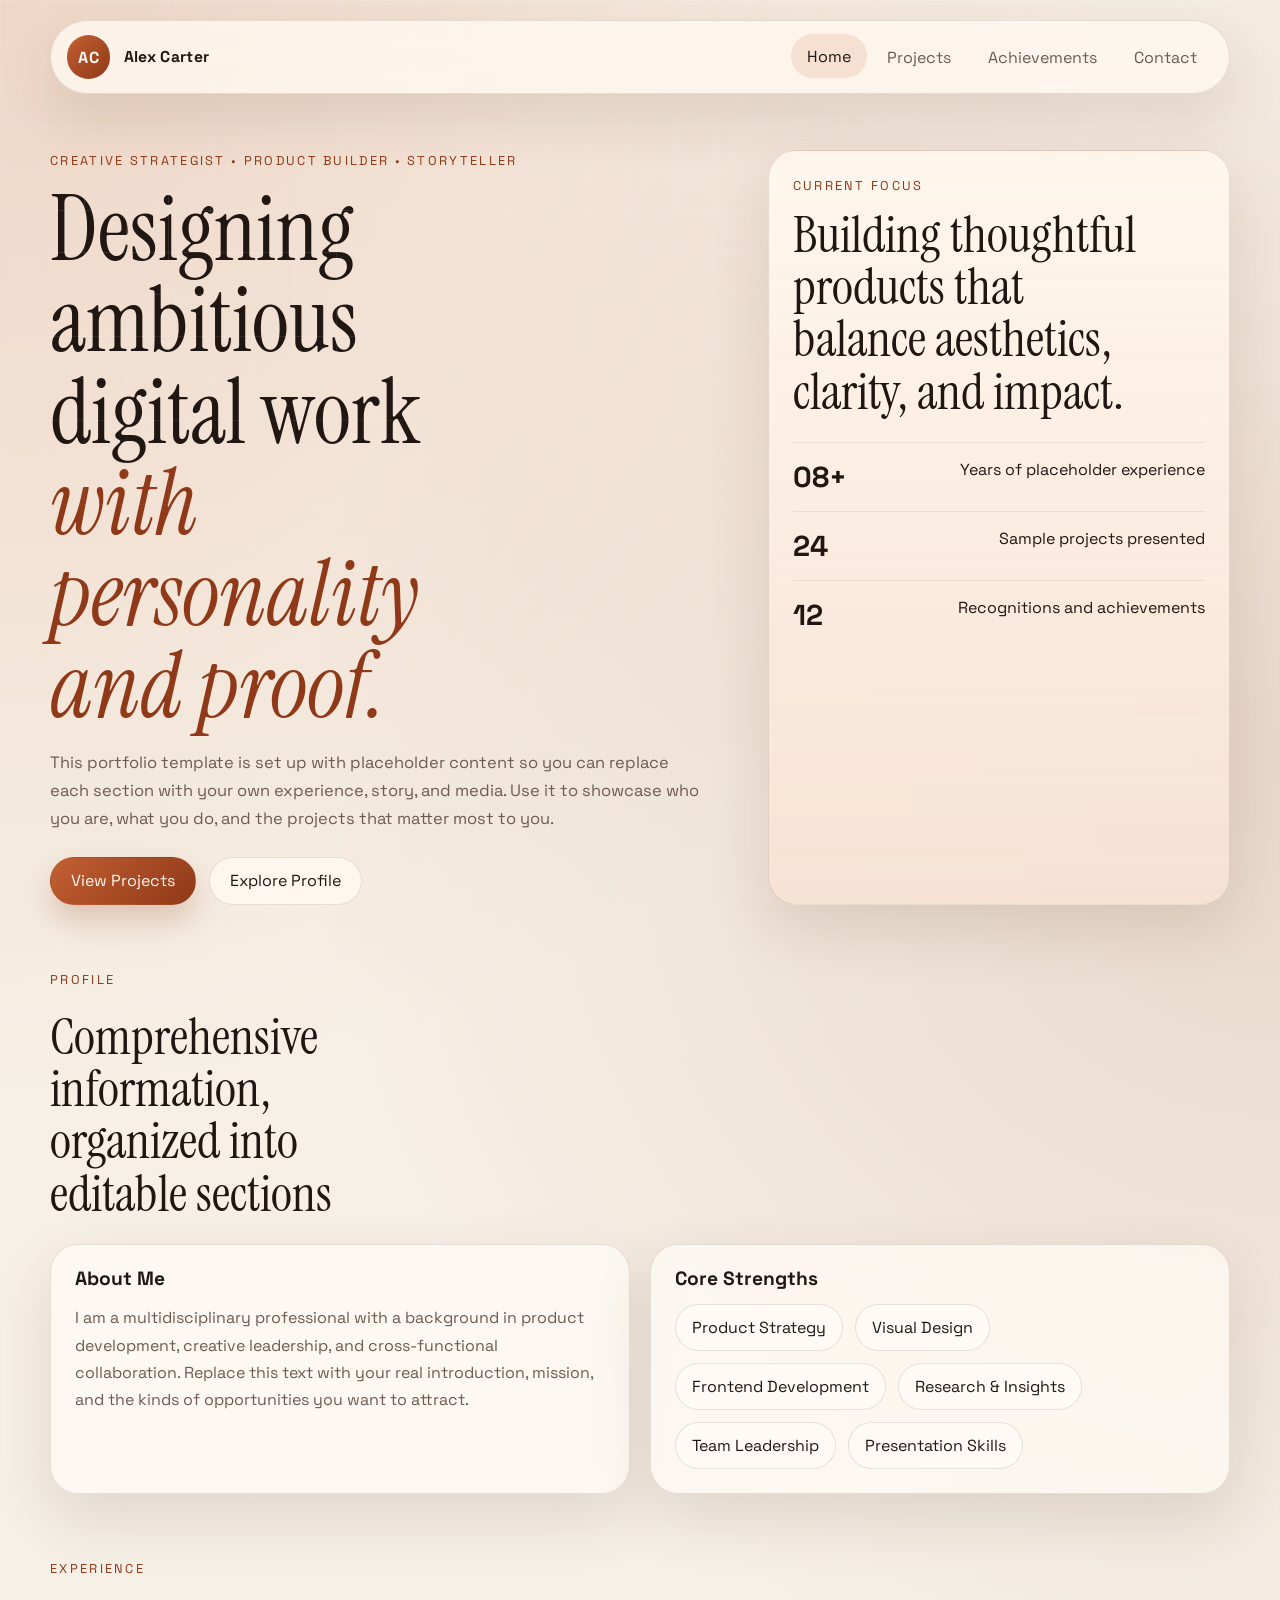
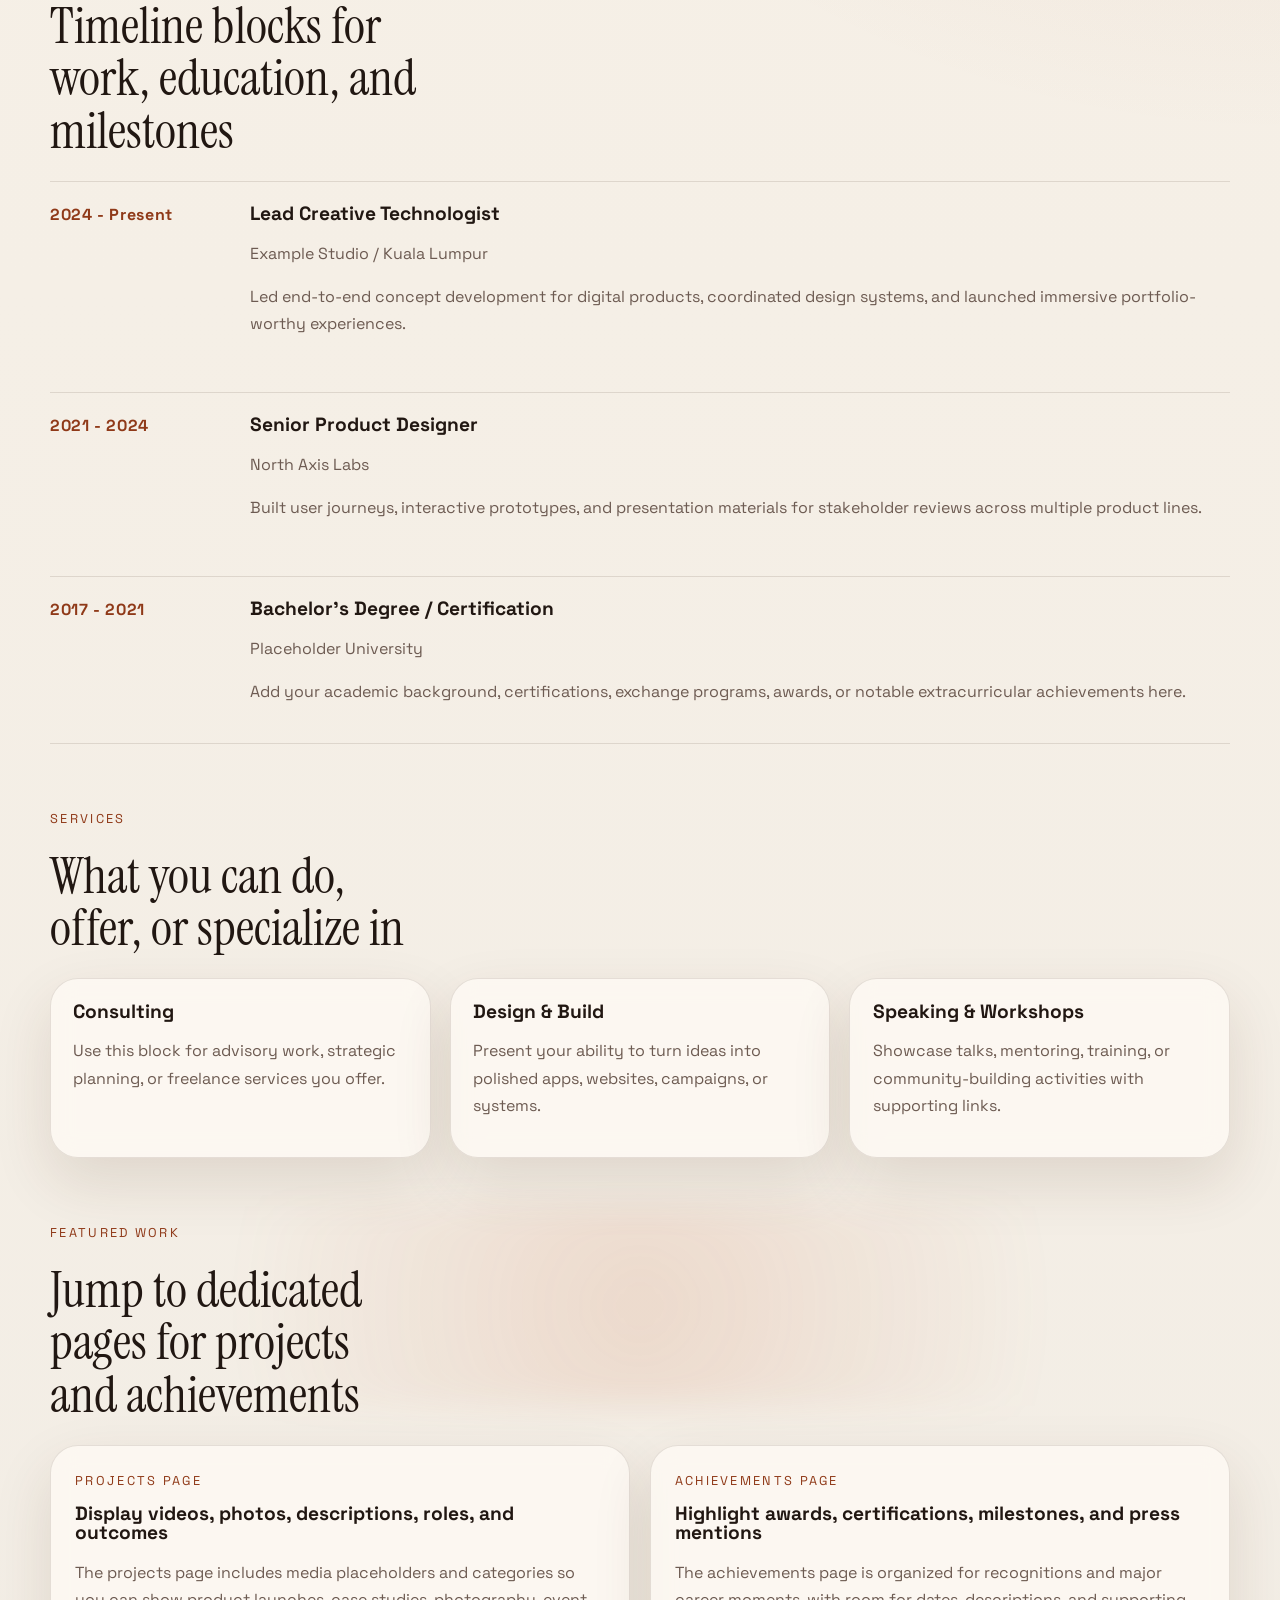
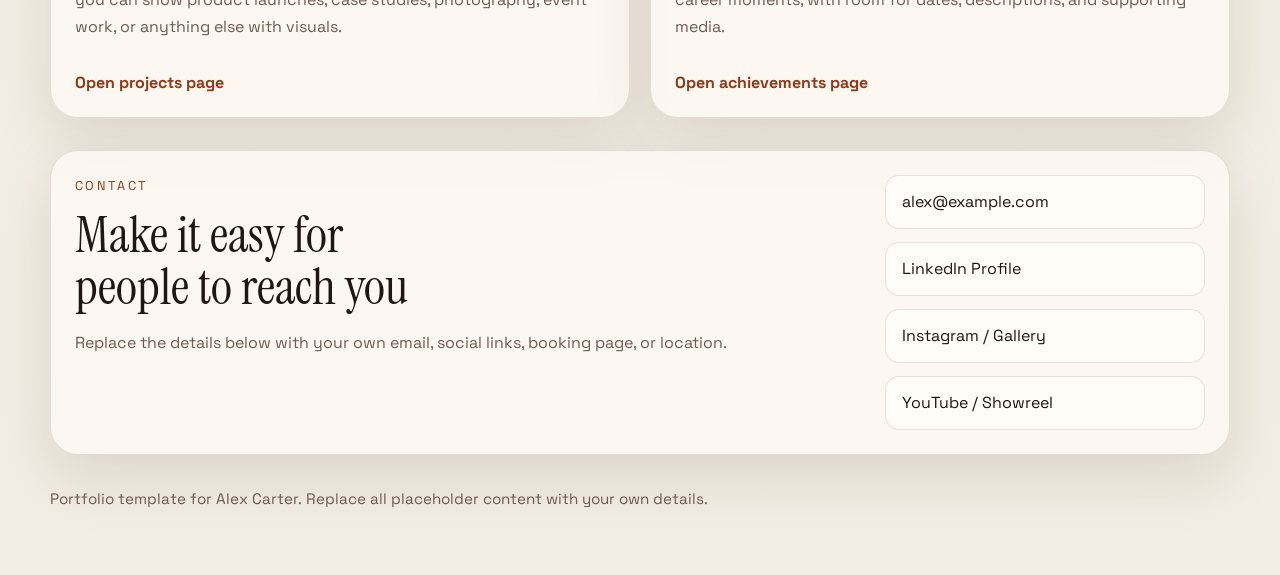
==== index.html @ 3e43f2ed "Initial portfolio site" ====
<!DOCTYPE html>
<html lang="en">
<head>
  <meta charset="UTF-8">
  <meta name="viewport" content="width=device-width, initial-scale=1.0">
  <title>Alex Carter | Portfolio</title>
  <meta
    name="description"
    content="A multi-page portfolio website template with sections for profile details, projects, media, and achievements."
  >
  <link rel="preconnect" href="https://fonts.googleapis.com">
  <link rel="preconnect" href="https://fonts.gstatic.com" crossorigin>
  <link
    href="https://fonts.googleapis.com/css2?family=Space+Grotesk:wght@400;500;700&family=Instrument+Serif:ital@0;1&display=swap"
    rel="stylesheet"
  >
  <link rel="stylesheet" href="styles.css">
</head>
<body data-page="home">
  <div class="site-shell">
    <header class="topbar">
      <a class="brand" href="index.html">
        <span class="brand-mark">AC</span>
        <span class="brand-text">Alex Carter</span>
      </a>
      <button class="nav-toggle" aria-expanded="false" aria-controls="site-nav">
        <span></span>
        <span></span>
      </button>
      <nav id="site-nav" class="site-nav" aria-label="Primary navigation">
        <a href="index.html">Home</a>
        <a href="projects.html">Projects</a>
        <a href="achievements.html">Achievements</a>
        <a href="#contact">Contact</a>
      </nav>
    </header>

    <main>
      <section class="hero section">
        <div class="hero-copy">
          <p class="eyebrow">Creative strategist • Product builder • Storyteller</p>
          <h1>
            Designing ambitious digital work
            <span>with personality and proof.</span>
          </h1>
          <p class="hero-text">
            This portfolio template is set up with placeholder content so you can replace each
            section with your own experience, story, and media. Use it to showcase who you are,
            what you do, and the projects that matter most to you.
          </p>
          <div class="hero-actions">
            <a class="button button-primary" href="projects.html">View Projects</a>
            <a class="button button-secondary" href="#about">Explore Profile</a>
          </div>
        </div>
        <aside class="hero-panel">
          <div class="profile-card">
            <p class="card-label">Current focus</p>
            <h2>Building thoughtful products that balance aesthetics, clarity, and impact.</h2>
            <ul class="stat-list">
              <li>
                <strong>08+</strong>
                <span>Years of placeholder experience</span>
              </li>
              <li>
                <strong>24</strong>
                <span>Sample projects presented</span>
              </li>
              <li>
                <strong>12</strong>
                <span>Recognitions and achievements</span>
              </li>
            </ul>
          </div>
        </aside>
      </section>

      <section id="about" class="section">
        <div class="section-heading">
          <p class="eyebrow">Profile</p>
          <h2>Comprehensive information, organized into editable sections</h2>
        </div>
        <div class="grid-two">
          <article class="panel">
            <h3>About Me</h3>
            <p>
              I am a multidisciplinary professional with a background in product development,
              creative leadership, and cross-functional collaboration. Replace this text with your
              real introduction, mission, and the kinds of opportunities you want to attract.
            </p>
          </article>
          <article class="panel">
            <h3>Core Strengths</h3>
            <ul class="tag-list">
              <li>Product Strategy</li>
              <li>Visual Design</li>
              <li>Frontend Development</li>
              <li>Research & Insights</li>
              <li>Team Leadership</li>
              <li>Presentation Skills</li>
            </ul>
          </article>
        </div>
      </section>

      <section class="section">
        <div class="section-heading">
          <p class="eyebrow">Experience</p>
          <h2>Timeline blocks for work, education, and milestones</h2>
        </div>
        <div class="timeline">
          <article class="timeline-item">
            <span class="timeline-year">2024 - Present</span>
            <div>
              <h3>Lead Creative Technologist</h3>
              <p>Example Studio / Kuala Lumpur</p>
              <p>
                Led end-to-end concept development for digital products, coordinated design systems,
                and launched immersive portfolio-worthy experiences.
              </p>
            </div>
          </article>
          <article class="timeline-item">
            <span class="timeline-year">2021 - 2024</span>
            <div>
              <h3>Senior Product Designer</h3>
              <p>North Axis Labs</p>
              <p>
                Built user journeys, interactive prototypes, and presentation materials for
                stakeholder reviews across multiple product lines.
              </p>
            </div>
          </article>
          <article class="timeline-item">
            <span class="timeline-year">2017 - 2021</span>
            <div>
              <h3>Bachelor's Degree / Certification</h3>
              <p>Placeholder University</p>
              <p>
                Add your academic background, certifications, exchange programs, awards, or
                notable extracurricular achievements here.
              </p>
            </div>
          </article>
        </div>
      </section>

      <section class="section">
        <div class="section-heading">
          <p class="eyebrow">Services</p>
          <h2>What you can do, offer, or specialize in</h2>
        </div>
        <div class="card-grid">
          <article class="feature-card">
            <h3>Consulting</h3>
            <p>
              Use this block for advisory work, strategic planning, or freelance services you offer.
            </p>
          </article>
          <article class="feature-card">
            <h3>Design & Build</h3>
            <p>
              Present your ability to turn ideas into polished apps, websites, campaigns, or systems.
            </p>
          </article>
          <article class="feature-card">
            <h3>Speaking & Workshops</h3>
            <p>
              Showcase talks, mentoring, training, or community-building activities with supporting links.
            </p>
          </article>
        </div>
      </section>

      <section class="section spotlight">
        <div class="section-heading">
          <p class="eyebrow">Featured work</p>
          <h2>Jump to dedicated pages for projects and achievements</h2>
        </div>
        <div class="grid-two">
          <article class="spotlight-card">
            <p class="card-label">Projects page</p>
            <h3>Display videos, photos, descriptions, roles, and outcomes</h3>
            <p>
              The projects page includes media placeholders and categories so you can show product
              launches, case studies, photography, event work, or anything else with visuals.
            </p>
            <a class="text-link" href="projects.html">Open projects page</a>
          </article>
          <article class="spotlight-card">
            <p class="card-label">Achievements page</p>
            <h3>Highlight awards, certifications, milestones, and press mentions</h3>
            <p>
              The achievements page is organized for recognitions and major career moments, with room
              for dates, descriptions, and supporting media.
            </p>
            <a class="text-link" href="achievements.html">Open achievements page</a>
          </article>
        </div>
      </section>

      <section id="contact" class="section contact-panel">
        <div>
          <p class="eyebrow">Contact</p>
          <h2>Make it easy for people to reach you</h2>
          <p>
            Replace the details below with your own email, social links, booking page, or location.
          </p>
        </div>
        <div class="contact-details">
          <a href="mailto:alex@example.com">alex@example.com</a>
          <a href="https://www.linkedin.com/" target="_blank" rel="noreferrer">LinkedIn Profile</a>
          <a href="https://www.instagram.com/" target="_blank" rel="noreferrer">Instagram / Gallery</a>
          <a href="https://www.youtube.com/" target="_blank" rel="noreferrer">YouTube / Showreel</a>
        </div>
      </section>
    </main>

    <footer class="footer">
      <p>Portfolio template for Alex Carter. Replace all placeholder content with your own details.</p>
    </footer>
  </div>

  <script src="script.js"></script>
</body>
</html>
---- styles.css ----
:root {
  --bg: #f3efe7;
  --paper: rgba(255, 251, 245, 0.72);
  --panel: rgba(255, 248, 239, 0.82);
  --panel-strong: #fffaf2;
  --text: #211712;
  --muted: #6d5b52;
  --line: rgba(62, 35, 18, 0.12);
  --accent: #c35f33;
  --accent-deep: #8f3918;
  --accent-soft: #f1c29b;
  --shadow: 0 24px 60px rgba(72, 38, 18, 0.12);
  --radius-lg: 28px;
  --radius-md: 20px;
  --radius-sm: 14px;
  --max-width: 1180px;
}

* {
  box-sizing: border-box;
}

html {
  scroll-behavior: smooth;
}

body {
  margin: 0;
  min-height: 100vh;
  font-family: "Space Grotesk", sans-serif;
  color: var(--text);
  background:
    radial-gradient(circle at top left, rgba(195, 95, 51, 0.18), transparent 28%),
    radial-gradient(circle at right 20%, rgba(143, 57, 24, 0.14), transparent 30%),
    linear-gradient(180deg, #f8f1e7 0%, #f2ede5 100%);
}

body::before {
  content: "";
  position: fixed;
  inset: 0;
  background-image:
    linear-gradient(rgba(255, 255, 255, 0.22) 1px, transparent 1px),
    linear-gradient(90deg, rgba(255, 255, 255, 0.18) 1px, transparent 1px);
  background-size: 42px 42px;
  mask-image: linear-gradient(180deg, rgba(0, 0, 0, 0.65), transparent 88%);
  pointer-events: none;
}

a {
  color: inherit;
  text-decoration: none;
}

img,
video {
  max-width: 100%;
  display: block;
}

.site-shell {
  width: min(calc(100% - 2rem), var(--max-width));
  margin: 0 auto;
  padding: 1.25rem 0 3rem;
}

.topbar {
  position: sticky;
  top: 1rem;
  z-index: 10;
  display: flex;
  align-items: center;
  justify-content: space-between;
  gap: 1rem;
  padding: 0.9rem 1rem;
  margin-bottom: 1.5rem;
  border: 1px solid var(--line);
  border-radius: 999px;
  background: rgba(255, 249, 241, 0.78);
  backdrop-filter: blur(16px);
  box-shadow: var(--shadow);
}

.brand {
  display: inline-flex;
  align-items: center;
  gap: 0.85rem;
  font-weight: 700;
  letter-spacing: 0.02em;
}

.brand-mark {
  display: grid;
  place-items: center;
  width: 2.7rem;
  height: 2.7rem;
  border-radius: 50%;
  background: linear-gradient(135deg, var(--accent), var(--accent-deep));
  color: #fff8f1;
}

.brand-text {
  font-size: 0.98rem;
}

.site-nav {
  display: flex;
  align-items: center;
  gap: 0.3rem;
}

.site-nav a {
  padding: 0.7rem 1rem;
  border-radius: 999px;
  color: var(--muted);
  transition: background-color 180ms ease, color 180ms ease, transform 180ms ease;
}

.site-nav a:hover,
.site-nav a.is-current {
  background: rgba(195, 95, 51, 0.14);
  color: var(--text);
  transform: translateY(-1px);
}

.nav-toggle {
  display: none;
  align-items: center;
  justify-content: center;
  flex-direction: column;
  gap: 0.3rem;
  width: 3rem;
  height: 3rem;
  border: 1px solid var(--line);
  border-radius: 50%;
  background: var(--panel-strong);
  cursor: pointer;
}

.nav-toggle span {
  width: 1rem;
  height: 2px;
  background: var(--text);
}

.section {
  padding: 2rem 0;
}

.hero,
.page-hero {
  display: grid;
  grid-template-columns: minmax(0, 1.2fr) minmax(320px, 0.8fr);
  gap: 1.5rem;
  align-items: stretch;
}

.page-hero {
  grid-template-columns: 1fr;
  gap: 0.75rem;
}

.eyebrow,
.card-label {
  margin: 0 0 0.75rem;
  font-size: 0.8rem;
  text-transform: uppercase;
  letter-spacing: 0.18em;
  color: var(--accent-deep);
}

h1,
h2,
h3 {
  margin: 0;
  line-height: 1.02;
}

h1,
h2 {
  font-family: "Instrument Serif", serif;
  font-weight: 400;
}

h1 {
  font-size: clamp(3.2rem, 7vw, 6.4rem);
  max-width: 12ch;
}

h1 span {
  display: block;
  color: var(--accent-deep);
  font-style: italic;
}

h2 {
  font-size: clamp(2rem, 4vw, 3.3rem);
  max-width: 16ch;
}

h3 {
  font-size: 1.2rem;
}

p {
  color: var(--muted);
  line-height: 1.7;
}

.hero-text {
  max-width: 60ch;
  font-size: 1.03rem;
}

.hero-actions {
  display: flex;
  flex-wrap: wrap;
  gap: 0.8rem;
  margin-top: 1.5rem;
}

.button {
  display: inline-flex;
  align-items: center;
  justify-content: center;
  min-height: 3rem;
  padding: 0.8rem 1.25rem;
  border-radius: 999px;
  border: 1px solid transparent;
  transition: transform 180ms ease, box-shadow 180ms ease, background-color 180ms ease;
}

.button:hover {
  transform: translateY(-2px);
}

.button-primary {
  background: linear-gradient(135deg, var(--accent), var(--accent-deep));
  color: #fff7f0;
  box-shadow: 0 16px 30px rgba(143, 57, 24, 0.22);
}

.button-secondary {
  border-color: var(--line);
  background: rgba(255, 250, 243, 0.8);
}

.profile-card,
.panel,
.feature-card,
.spotlight-card,
.achievement-feature,
.contact-panel,
.project-card,
.achievement-item {
  border: 1px solid var(--line);
  border-radius: var(--radius-lg);
  background: var(--paper);
  box-shadow: var(--shadow);
  backdrop-filter: blur(12px);
}

.profile-card,
.panel,
.spotlight-card,
.achievement-feature {
  padding: 1.5rem;
}

.profile-card {
  height: 100%;
  background:
    linear-gradient(180deg, rgba(255, 246, 237, 0.95), rgba(245, 222, 205, 0.8)),
    var(--paper);
}

.stat-list,
.tag-list,
.meta-list,
.contact-details {
  list-style: none;
  padding: 0;
  margin: 0;
}

.stat-list {
  display: grid;
  gap: 1rem;
  margin-top: 1.5rem;
}

.stat-list li {
  display: flex;
  justify-content: space-between;
  gap: 1rem;
  padding-top: 1rem;
  border-top: 1px solid rgba(62, 35, 18, 0.08);
}

.stat-list strong {
  font-size: 1.8rem;
  font-weight: 700;
  color: var(--text);
}

.section-heading {
  display: grid;
  gap: 0.5rem;
  margin-bottom: 1.5rem;
}

.grid-two,
.card-grid {
  display: grid;
  gap: 1.2rem;
}

.grid-two {
  grid-template-columns: repeat(2, minmax(0, 1fr));
}

.card-grid {
  grid-template-columns: repeat(3, minmax(0, 1fr));
}

.tag-list {
  display: flex;
  flex-wrap: wrap;
  gap: 0.75rem;
  margin-top: 1rem;
}

.tag-list li,
.filter-chip {
  padding: 0.75rem 1rem;
  border: 1px solid var(--line);
  border-radius: 999px;
  background: rgba(255, 251, 246, 0.88);
}

.timeline {
  display: grid;
  gap: 1rem;
}

.timeline-item {
  display: grid;
  grid-template-columns: 180px 1fr;
  gap: 1.25rem;
  padding: 1.4rem 0;
  border-top: 1px solid var(--line);
}

.timeline-item:last-child {
  border-bottom: 1px solid var(--line);
}

.timeline-year {
  color: var(--accent-deep);
  font-weight: 700;
  letter-spacing: 0.04em;
}

.spotlight {
  position: relative;
}

.spotlight::before {
  content: "";
  position: absolute;
  inset: 1rem 0 auto;
  height: 200px;
  background: radial-gradient(circle, rgba(195, 95, 51, 0.14), transparent 68%);
  filter: blur(16px);
  z-index: -1;
}

.text-link {
  display: inline-block;
  margin-top: 1rem;
  color: var(--accent-deep);
  font-weight: 700;
}

.contact-panel {
  display: grid;
  grid-template-columns: minmax(0, 1fr) minmax(240px, 320px);
  gap: 1rem;
  padding: 1.5rem;
}

.contact-details {
  display: grid;
  gap: 0.85rem;
  align-content: start;
}

.contact-details a {
  padding: 0.95rem 1rem;
  border-radius: var(--radius-sm);
  background: rgba(255, 252, 247, 0.88);
  border: 1px solid var(--line);
}

.footer {
  padding-top: 1rem;
  color: var(--muted);
  font-size: 0.95rem;
}

.filters {
  display: flex;
  flex-wrap: wrap;
  gap: 0.75rem;
  margin-bottom: 1.5rem;
}

.filter-chip {
  font: inherit;
  color: var(--muted);
  cursor: pointer;
  transition: background-color 180ms ease, color 180ms ease, transform 180ms ease;
}

.filter-chip.is-active,
.filter-chip:hover {
  background: linear-gradient(135deg, var(--accent), var(--accent-deep));
  color: #fff7f0;
  transform: translateY(-1px);
}

.project-grid,
.achievement-list {
  display: grid;
  gap: 1.2rem;
}

.project-grid {
  grid-template-columns: repeat(2, minmax(0, 1fr));
}

.project-card {
  overflow: hidden;
}

.project-copy {
  padding: 1.4rem;
}

.media-block {
  display: grid;
  place-items: center;
  min-height: 240px;
  padding: 1rem;
  font-weight: 700;
  letter-spacing: 0.04em;
  text-transform: uppercase;
  color: rgba(33, 23, 18, 0.72);
}

.media-photo {
  background:
    linear-gradient(135deg, rgba(195, 95, 51, 0.35), rgba(241, 194, 155, 0.8)),
    linear-gradient(45deg, #f7ede2, #f9dcc4);
}

.media-video {
  background:
    linear-gradient(135deg, rgba(143, 57, 24, 0.78), rgba(195, 95, 51, 0.4)),
    linear-gradient(45deg, #39231a, #7f4e3a);
  color: #fff6ee;
}

.media-gallery {
  background:
    linear-gradient(135deg, rgba(241, 194, 155, 0.75), rgba(255, 250, 243, 0.95)),
    linear-gradient(45deg, #f3ede6, #fae5d4);
}

.meta-list {
  display: grid;
  gap: 0.55rem;
  margin-top: 1rem;
}

.achievements-layout {
  display: grid;
  grid-template-columns: minmax(300px, 0.8fr) minmax(0, 1.2fr);
  gap: 1.2rem;
}

.achievement-feature {
  display: grid;
  gap: 1rem;
  align-content: start;
  background:
    linear-gradient(180deg, rgba(255, 246, 237, 0.95), rgba(245, 222, 205, 0.86)),
    var(--paper);
}

.achievement-badge {
  display: inline-flex;
  align-items: center;
  justify-content: center;
  width: 5rem;
  height: 5rem;
  border-radius: 50%;
  background: linear-gradient(135deg, var(--accent), var(--accent-deep));
  color: #fff7f0;
  font-family: "Instrument Serif", serif;
  font-size: 1.6rem;
}

.achievement-item {
  display: grid;
  grid-template-columns: 84px 1fr;
  gap: 1rem;
  padding: 1.3rem;
}

.achievement-item span {
  font-weight: 700;
  color: var(--accent-deep);
}

.feature-card {
  padding: 1.4rem;
}

[data-hidden="true"] {
  display: none;
}

@media (max-width: 920px) {
  .hero,
  .grid-two,
  .card-grid,
  .project-grid,
  .achievements-layout,
  .contact-panel {
    grid-template-columns: 1fr;
  }

  .timeline-item {
    grid-template-columns: 1fr;
    gap: 0.45rem;
  }
}

@media (max-width: 760px) {
  .site-shell {
    width: min(calc(100% - 1rem), var(--max-width));
  }

  .topbar {
    border-radius: 28px;
    padding: 0.9rem;
  }

  .nav-toggle {
    display: inline-flex;
  }

  .site-nav {
    position: absolute;
    top: calc(100% + 0.6rem);
    left: 0;
    right: 0;
    display: none;
    flex-direction: column;
    align-items: stretch;
    padding: 0.6rem;
    border: 1px solid var(--line);
    border-radius: 24px;
    background: rgba(255, 249, 241, 0.96);
    box-shadow: var(--shadow);
  }

  .site-nav.is-open {
    display: flex;
  }

  .site-nav a {
    width: 100%;
  }

  h1 {
    max-width: 10ch;
  }

  .media-block {
    min-height: 190px;
  }
}
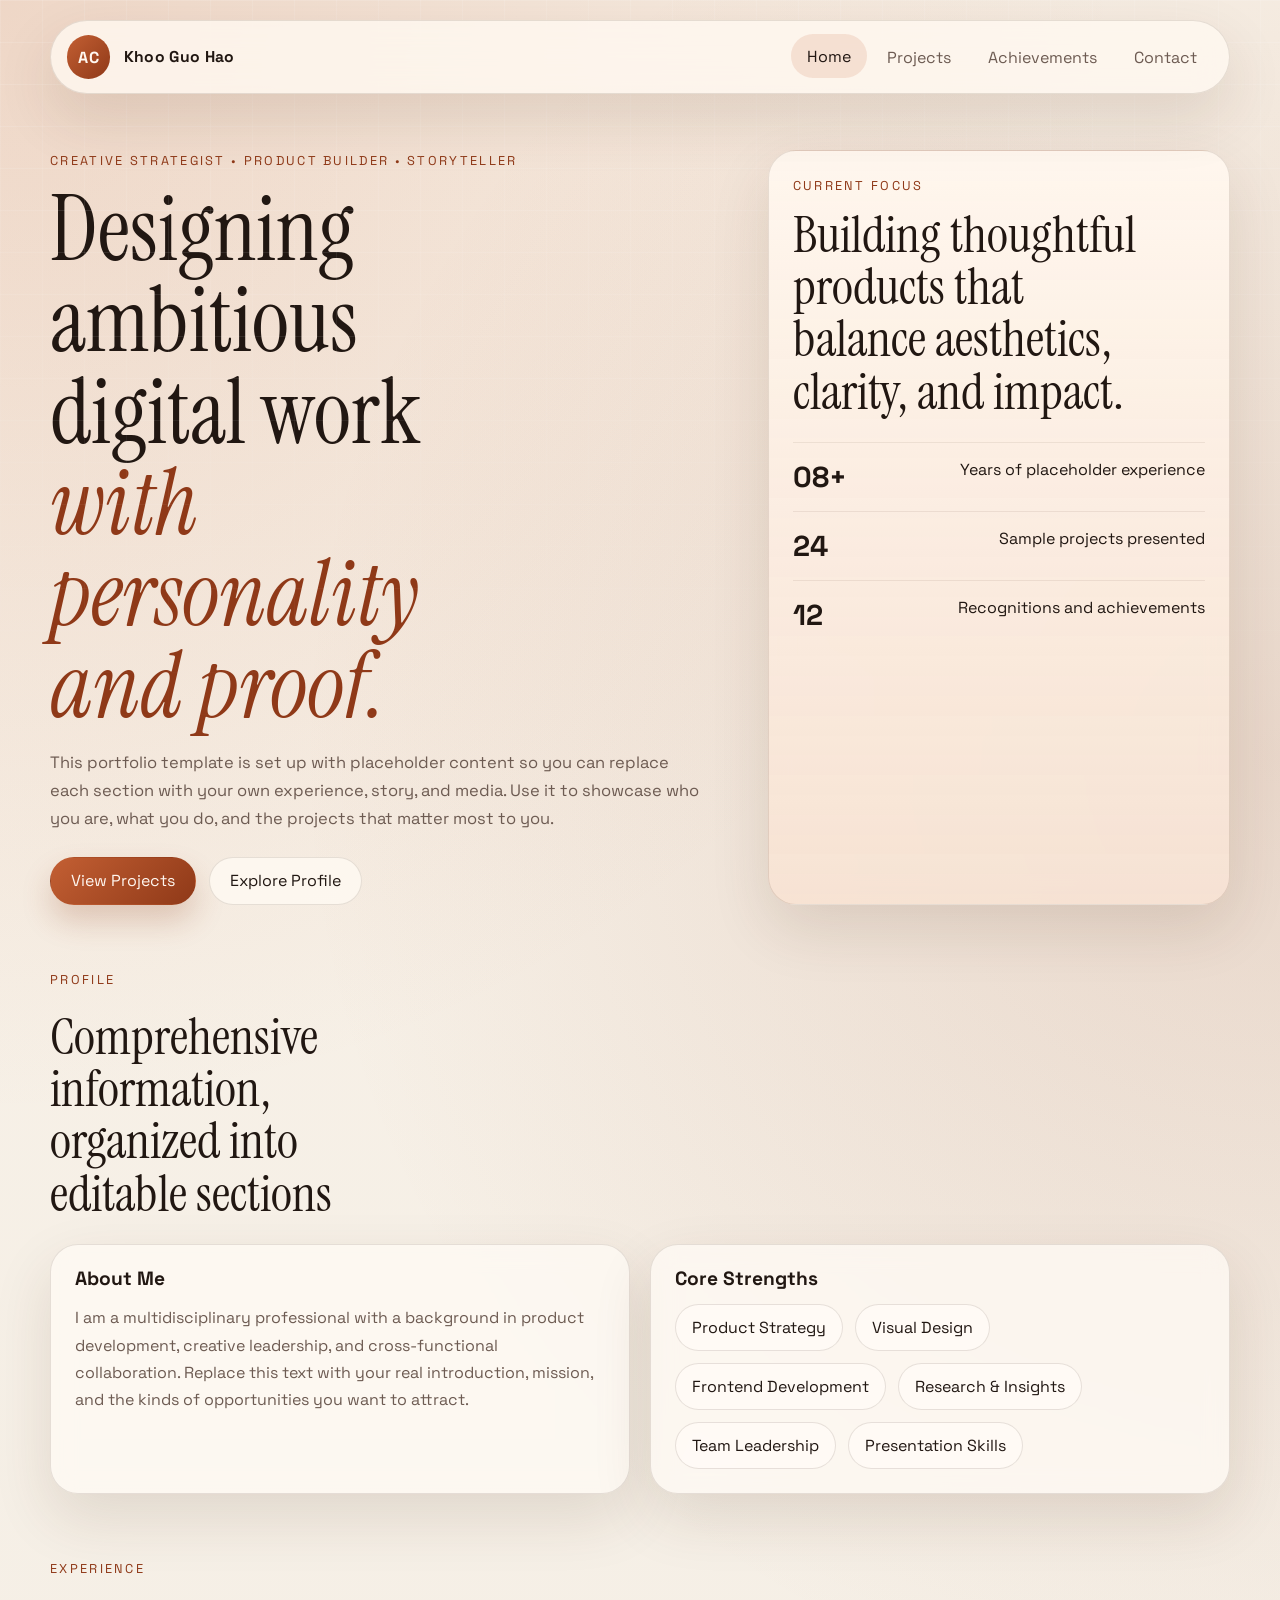
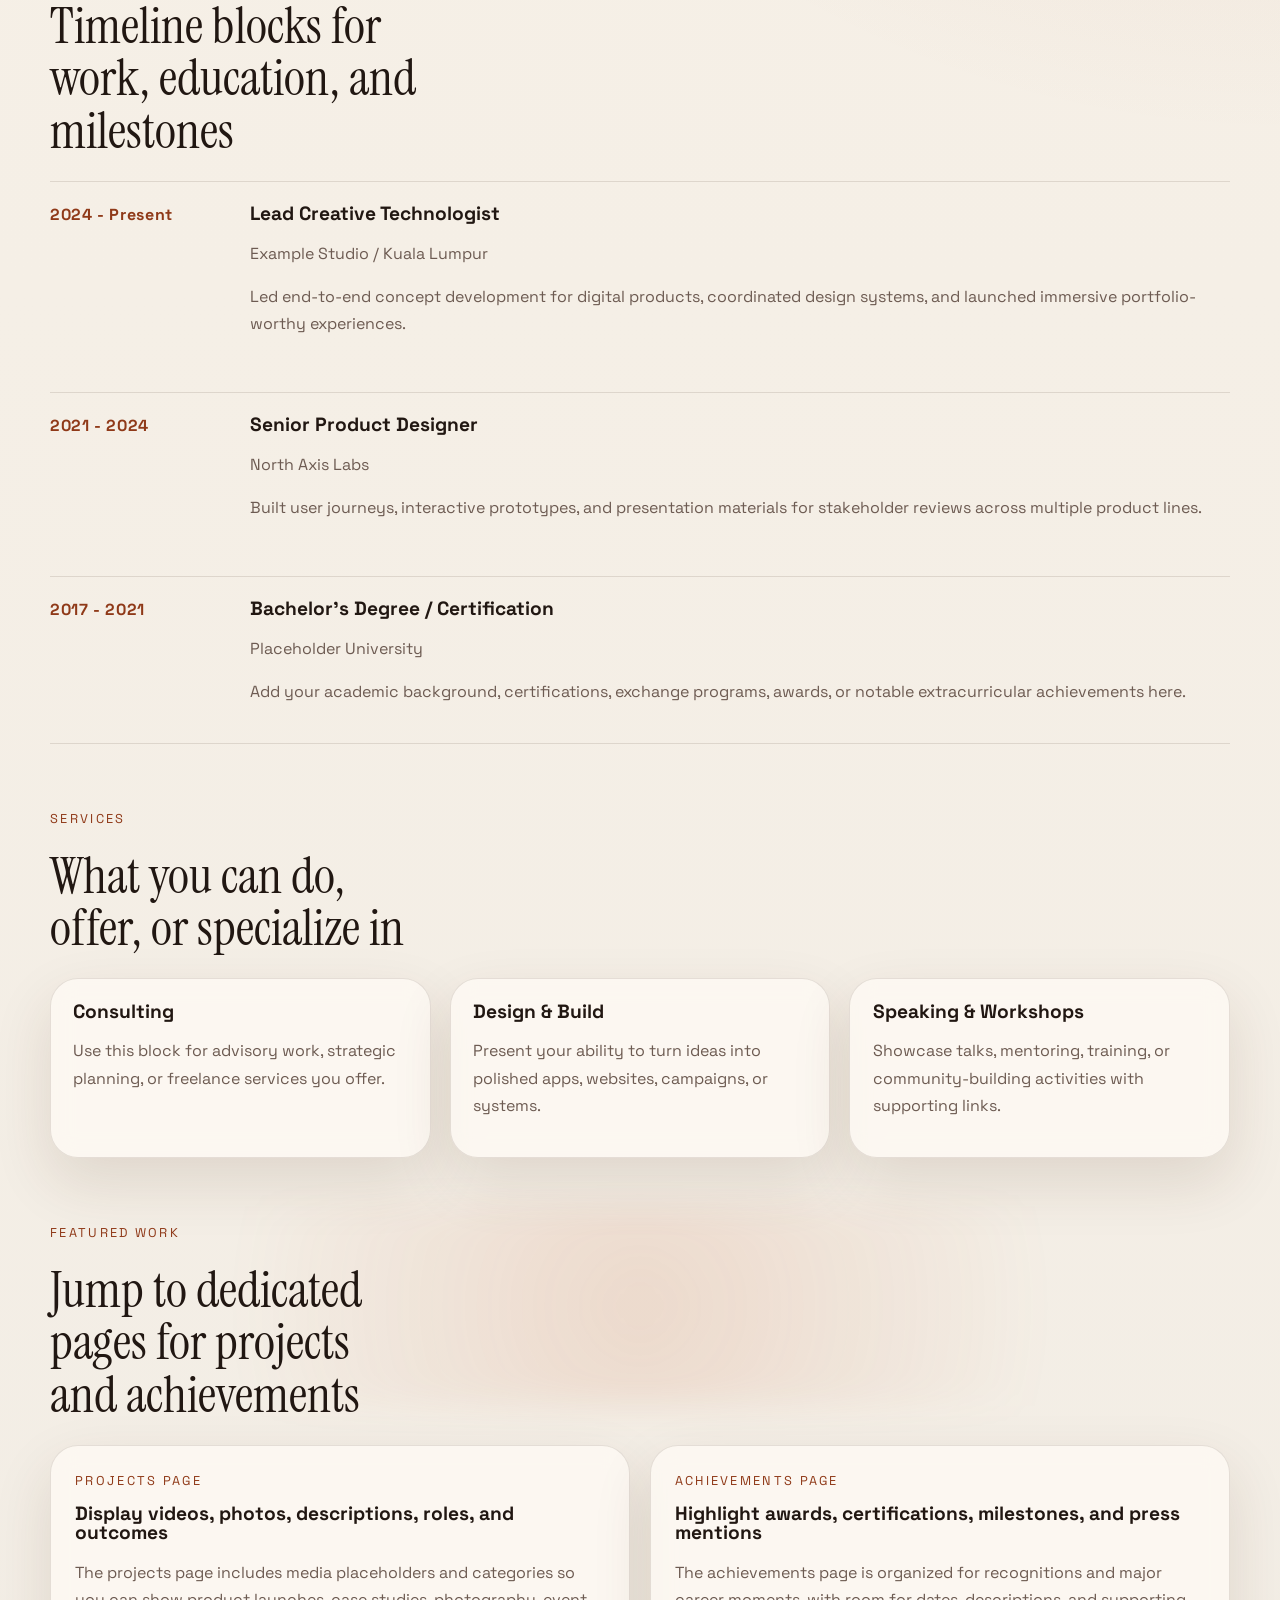
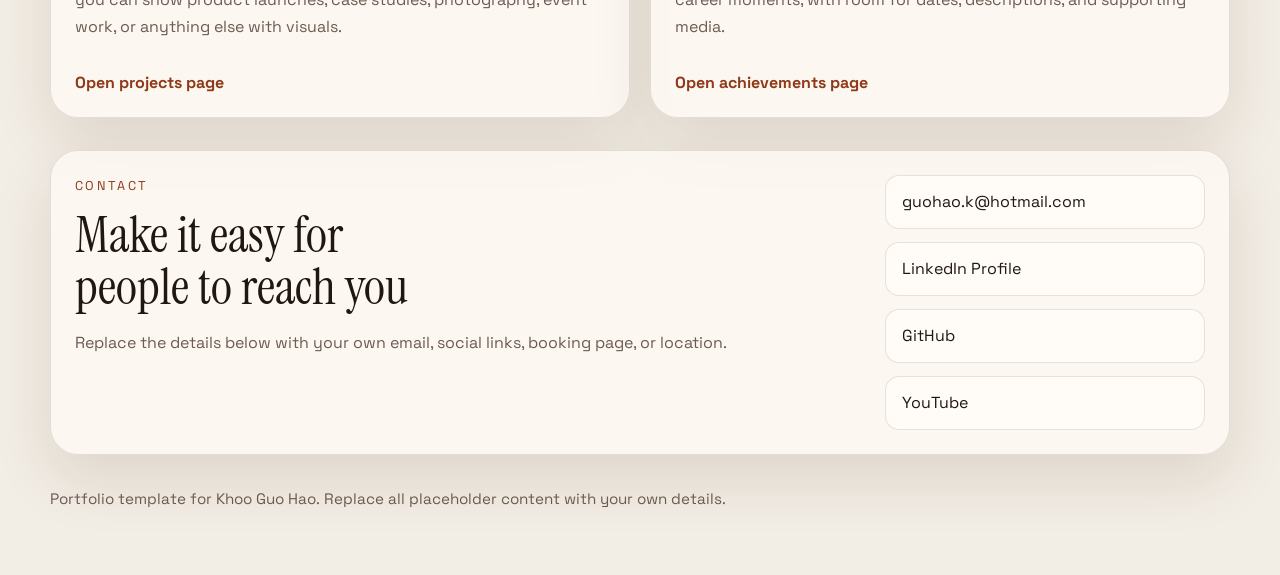
==== commit a39a216b: "add some personal details" ====
--- a/index.html
+++ b/index.html
@@ -3,7 +3,7 @@
 <head>
   <meta charset="UTF-8">
   <meta name="viewport" content="width=device-width, initial-scale=1.0">
-  <title>Alex Carter | Portfolio</title>
+  <title>Khoo Guo Hao | Portfolio</title>
   <meta
     name="description"
     content="A multi-page portfolio website template with sections for profile details, projects, media, and achievements."
@@ -21,7 +21,7 @@
     <header class="topbar">
       <a class="brand" href="index.html">
         <span class="brand-mark">AC</span>
-        <span class="brand-text">Alex Carter</span>
+        <span class="brand-text">Khoo Guo Hao</span>
       </a>
       <button class="nav-toggle" aria-expanded="false" aria-controls="site-nav">
         <span></span>
@@ -208,16 +208,17 @@
           </p>
         </div>
         <div class="contact-details">
-          <a href="mailto:alex@example.com">alex@example.com</a>
-          <a href="https://www.linkedin.com/" target="_blank" rel="noreferrer">LinkedIn Profile</a>
-          <a href="https://www.instagram.com/" target="_blank" rel="noreferrer">Instagram / Gallery</a>
-          <a href="https://www.youtube.com/" target="_blank" rel="noreferrer">YouTube / Showreel</a>
+          <a href="mailto:guohao.k@hotmail.com">guohao.k@hotmail.com</a>
+          <a href="https://www.linkedin.com/in/guo-hao-khoo-23561226b" target="_blank" rel="noreferrer">LinkedIn Profile</a>
+
+          <a href="https://github.com/GUOHAO14" target="_blank" rel="noreferrer">GitHub</a>
+          <a href="https://www.youtube.com/" target="_blank" rel="noreferrer">YouTube</a>
         </div>
       </section>
     </main>
 
     <footer class="footer">
-      <p>Portfolio template for Alex Carter. Replace all placeholder content with your own details.</p>
+      <p>Portfolio template for Khoo Guo Hao. Replace all placeholder content with your own details.</p>
     </footer>
   </div>
 
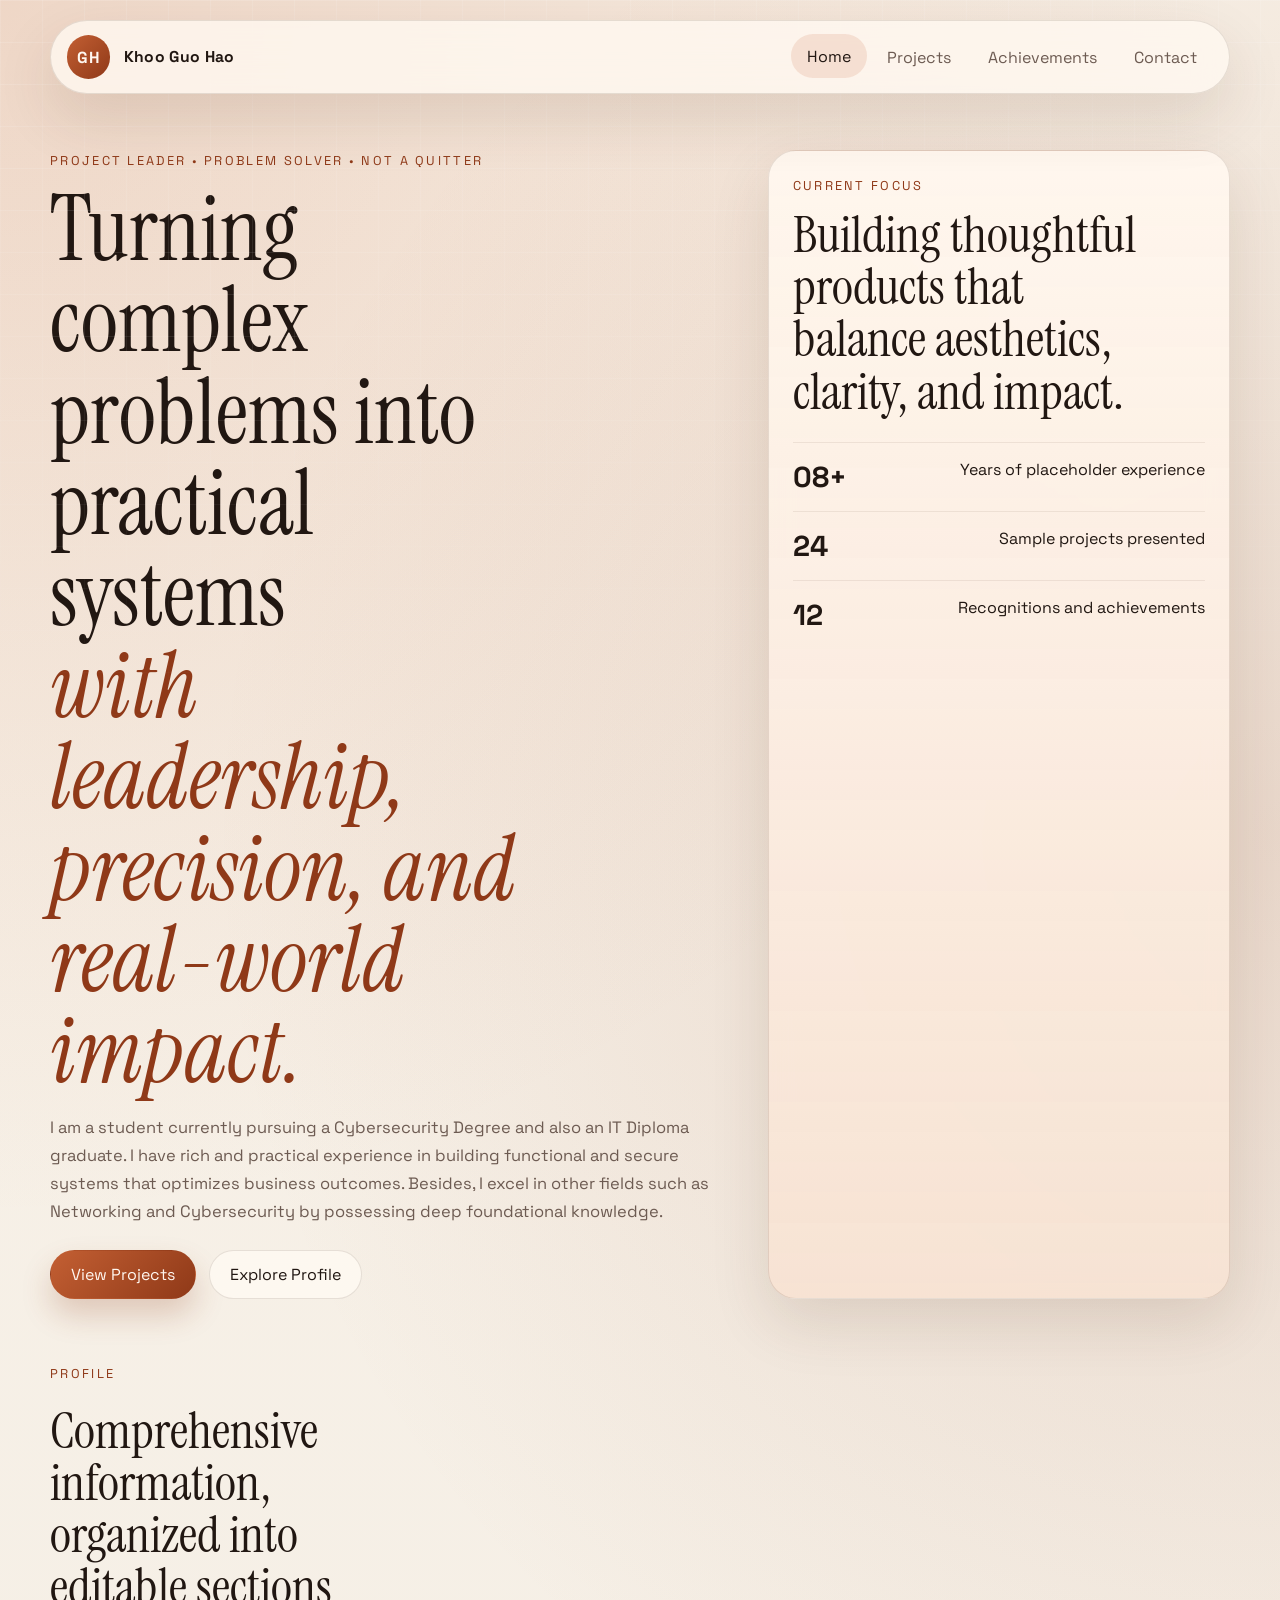
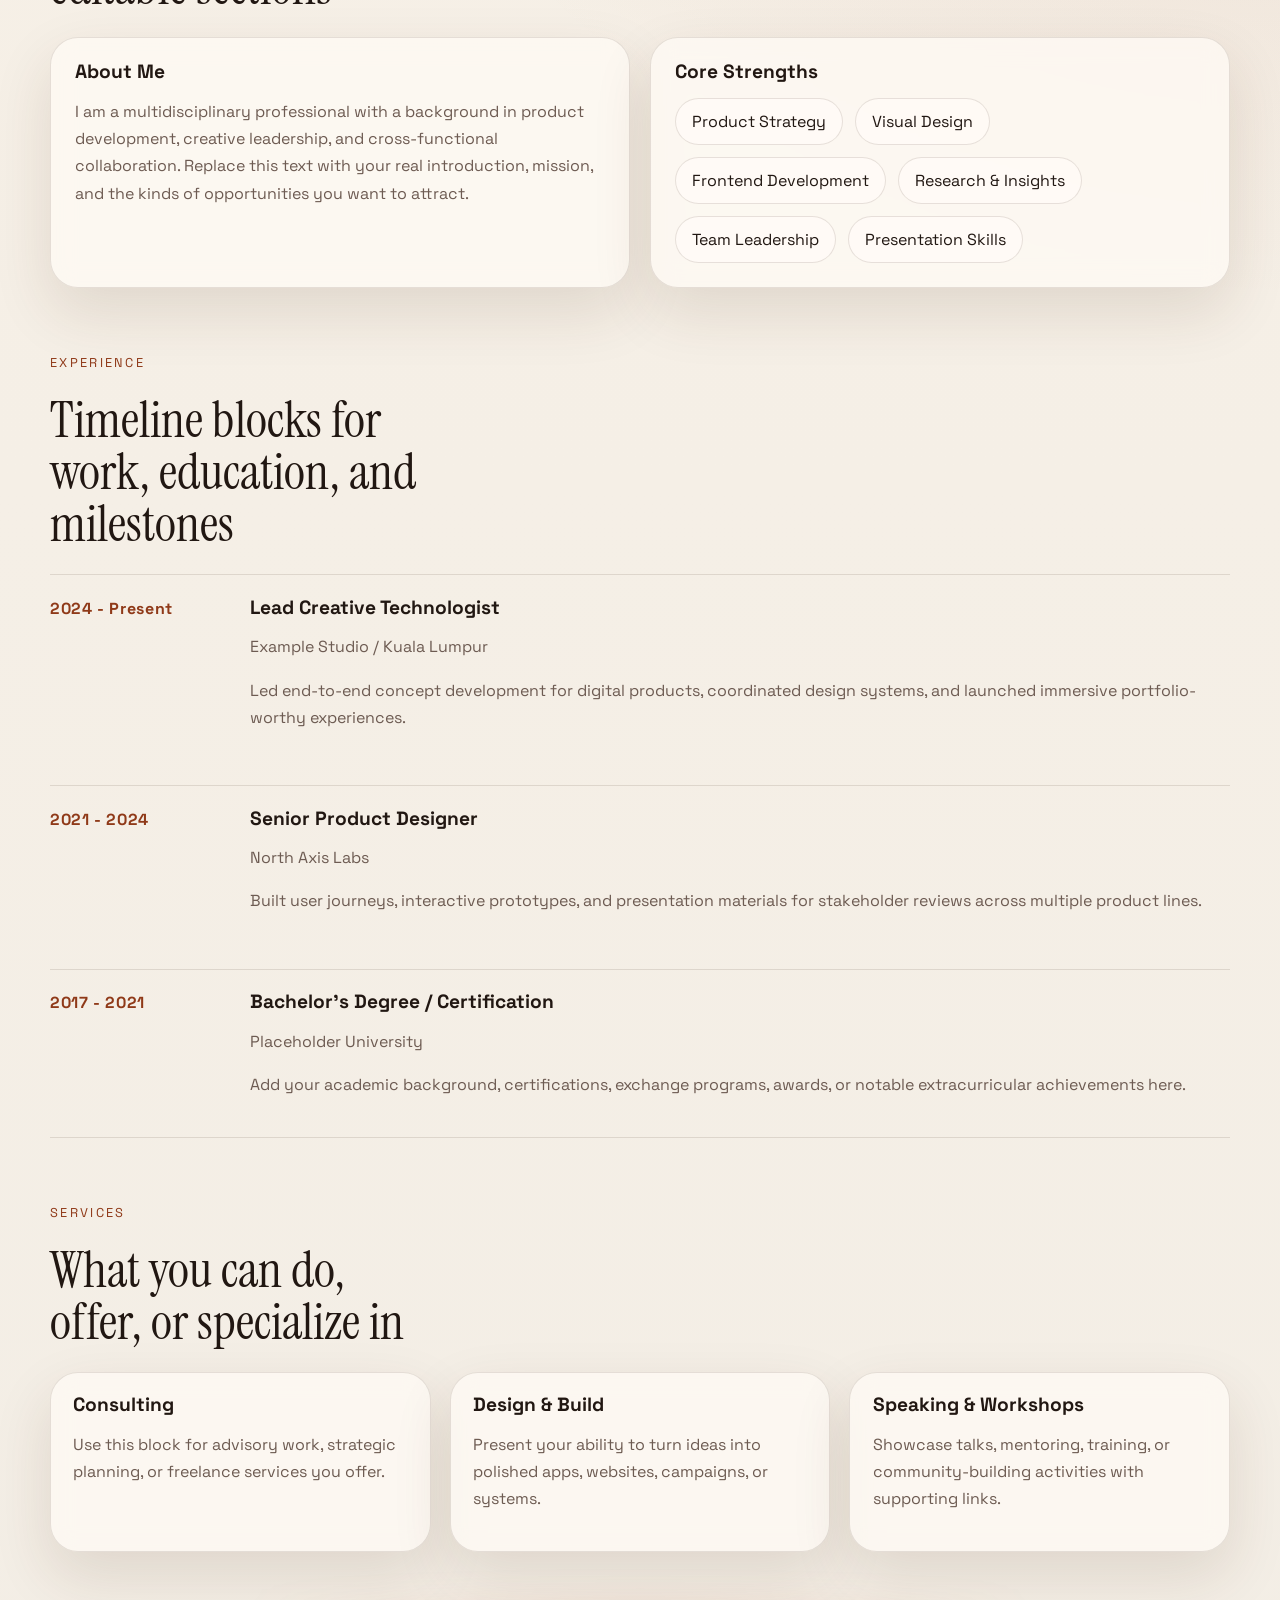
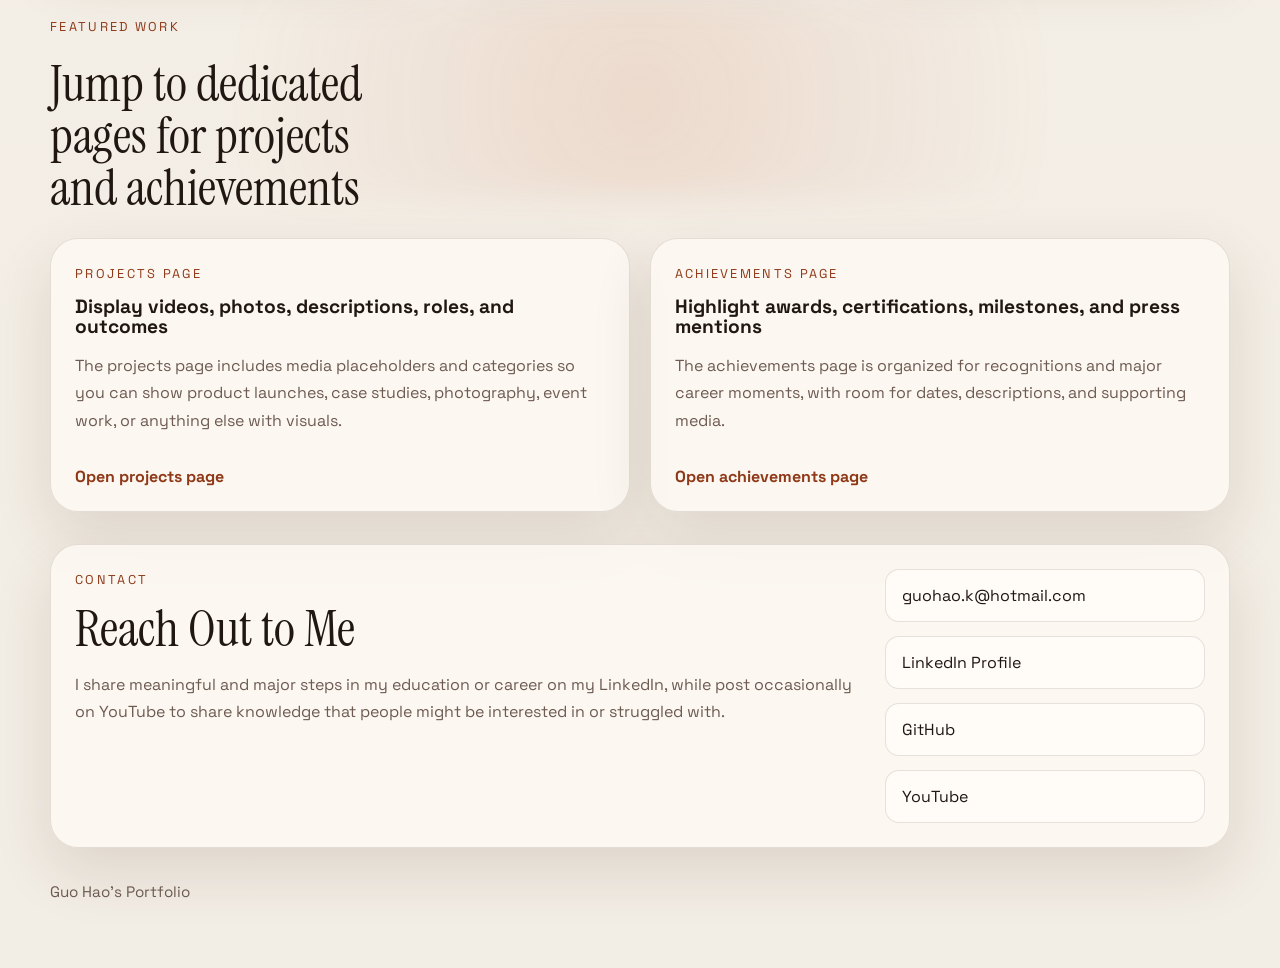
==== commit 22e954af: "added some desc, needs to change more stuff tho" ====
--- a/index.html
+++ b/index.html
@@ -4,10 +4,6 @@
   <meta charset="UTF-8">
   <meta name="viewport" content="width=device-width, initial-scale=1.0">
   <title>Khoo Guo Hao | Portfolio</title>
-  <meta
-    name="description"
-    content="A multi-page portfolio website template with sections for profile details, projects, media, and achievements."
-  >
   <link rel="preconnect" href="https://fonts.googleapis.com">
   <link rel="preconnect" href="https://fonts.gstatic.com" crossorigin>
   <link
@@ -20,7 +16,7 @@
   <div class="site-shell">
     <header class="topbar">
       <a class="brand" href="index.html">
-        <span class="brand-mark">AC</span>
+        <span class="brand-mark">GH</span>
         <span class="brand-text">Khoo Guo Hao</span>
       </a>
       <button class="nav-toggle" aria-expanded="false" aria-controls="site-nav">
@@ -38,15 +34,13 @@
     <main>
       <section class="hero section">
         <div class="hero-copy">
-          <p class="eyebrow">Creative strategist • Product builder • Storyteller</p>
+          <p class="eyebrow">Project Leader • Problem Solver • Not a Quitter</p>
           <h1>
-            Designing ambitious digital work
-            <span>with personality and proof.</span>
+            Turning complex problems into practical systems
+            <span>with leadership, precision, and real-world impact.</span>
           </h1>
           <p class="hero-text">
-            This portfolio template is set up with placeholder content so you can replace each
-            section with your own experience, story, and media. Use it to showcase who you are,
-            what you do, and the projects that matter most to you.
+            I am a student currently pursuing a Cybersecurity Degree and also an IT Diploma graduate. I have rich and practical experience in building functional and secure systems that optimizes business outcomes. Besides, I excel in other fields such as Networking and Cybersecurity by possessing deep foundational knowledge.
           </p>
           <div class="hero-actions">
             <a class="button button-primary" href="projects.html">View Projects</a>
@@ -202,9 +196,9 @@
       <section id="contact" class="section contact-panel">
         <div>
           <p class="eyebrow">Contact</p>
-          <h2>Make it easy for people to reach you</h2>
+          <h2>Reach Out to Me</h2>
           <p>
-            Replace the details below with your own email, social links, booking page, or location.
+            I share meaningful and major steps in my education or career on my LinkedIn, while post occasionally on YouTube to share knowledge that people might be interested in or struggled with.
           </p>
         </div>
         <div class="contact-details">
@@ -212,13 +206,13 @@
           <a href="https://www.linkedin.com/in/guo-hao-khoo-23561226b" target="_blank" rel="noreferrer">LinkedIn Profile</a>
 
           <a href="https://github.com/GUOHAO14" target="_blank" rel="noreferrer">GitHub</a>
-          <a href="https://www.youtube.com/" target="_blank" rel="noreferrer">YouTube</a>
+          <a href="https://www.youtube.com/@guohaok14" target="_blank" rel="noreferrer">YouTube</a>
         </div>
       </section>
     </main>
 
     <footer class="footer">
-      <p>Portfolio template for Khoo Guo Hao. Replace all placeholder content with your own details.</p>
+      <p>Guo Hao's Portfolio</p>
     </footer>
   </div>
 
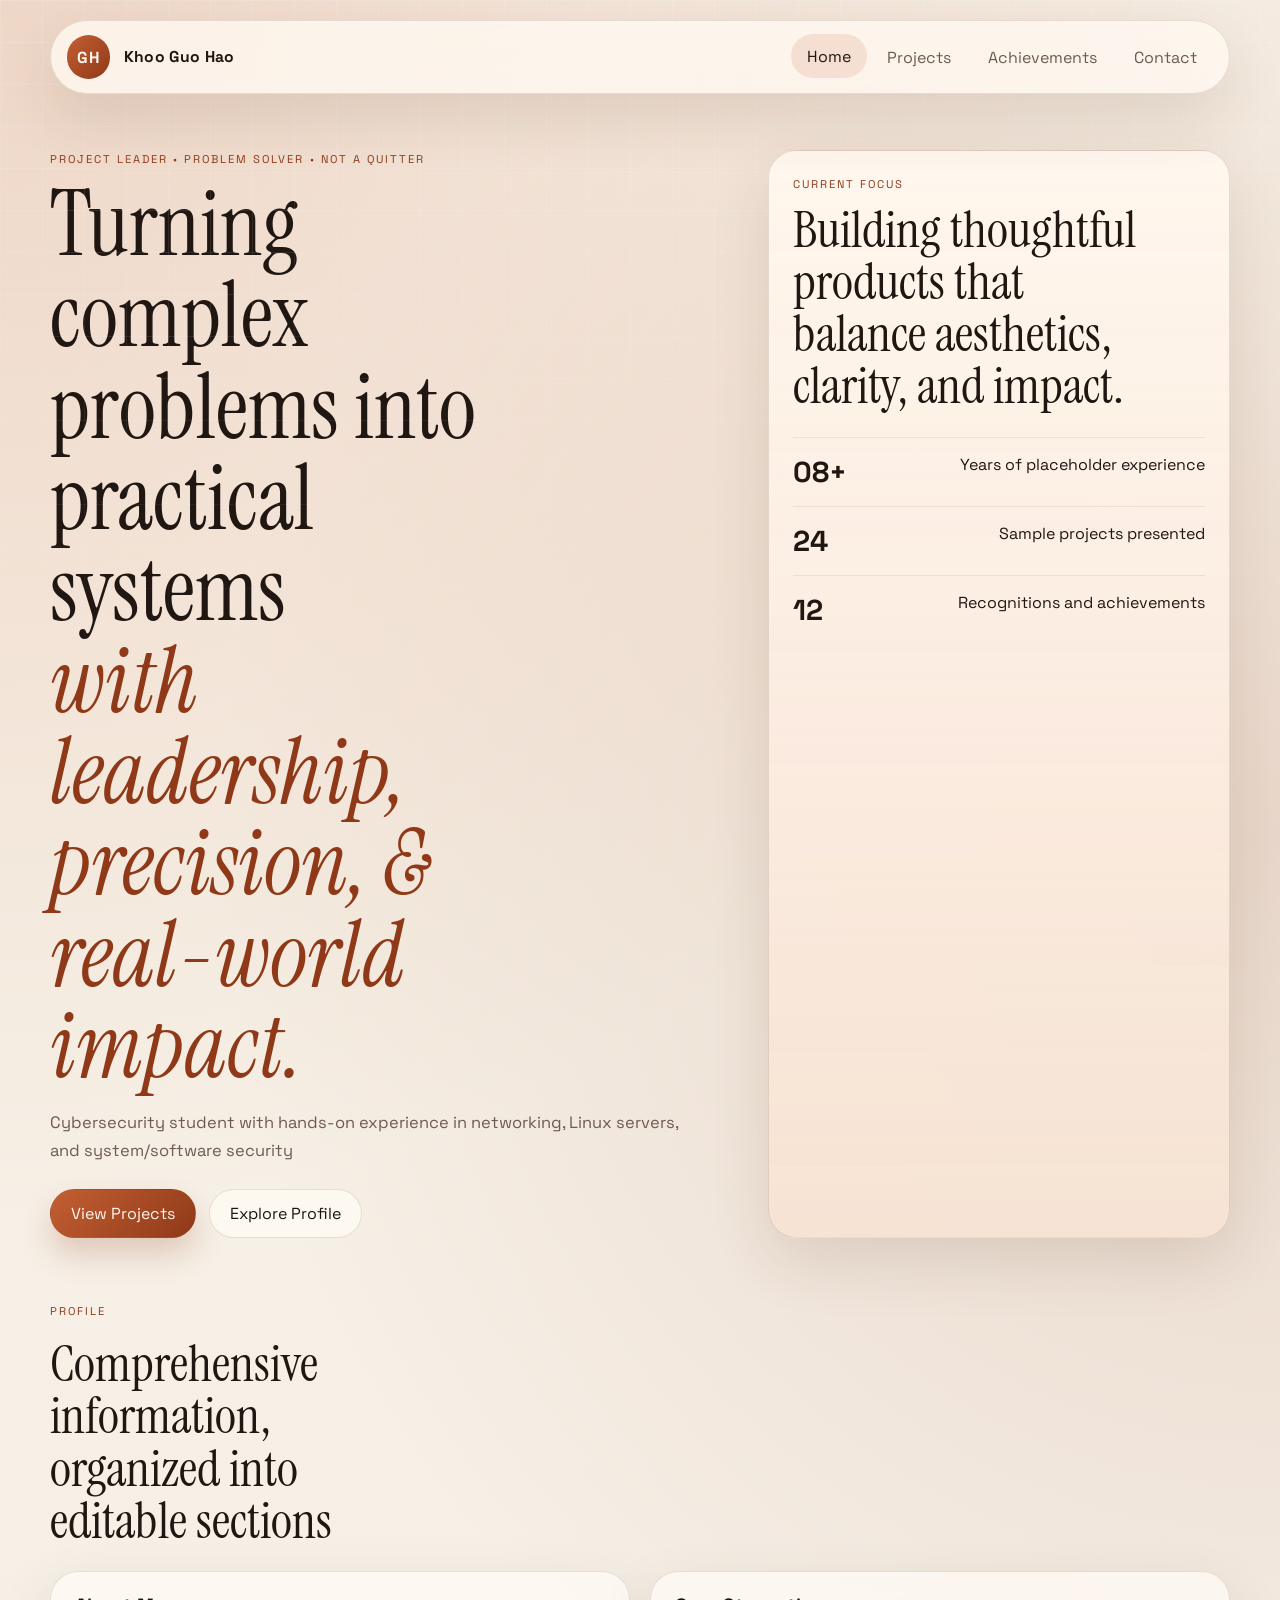
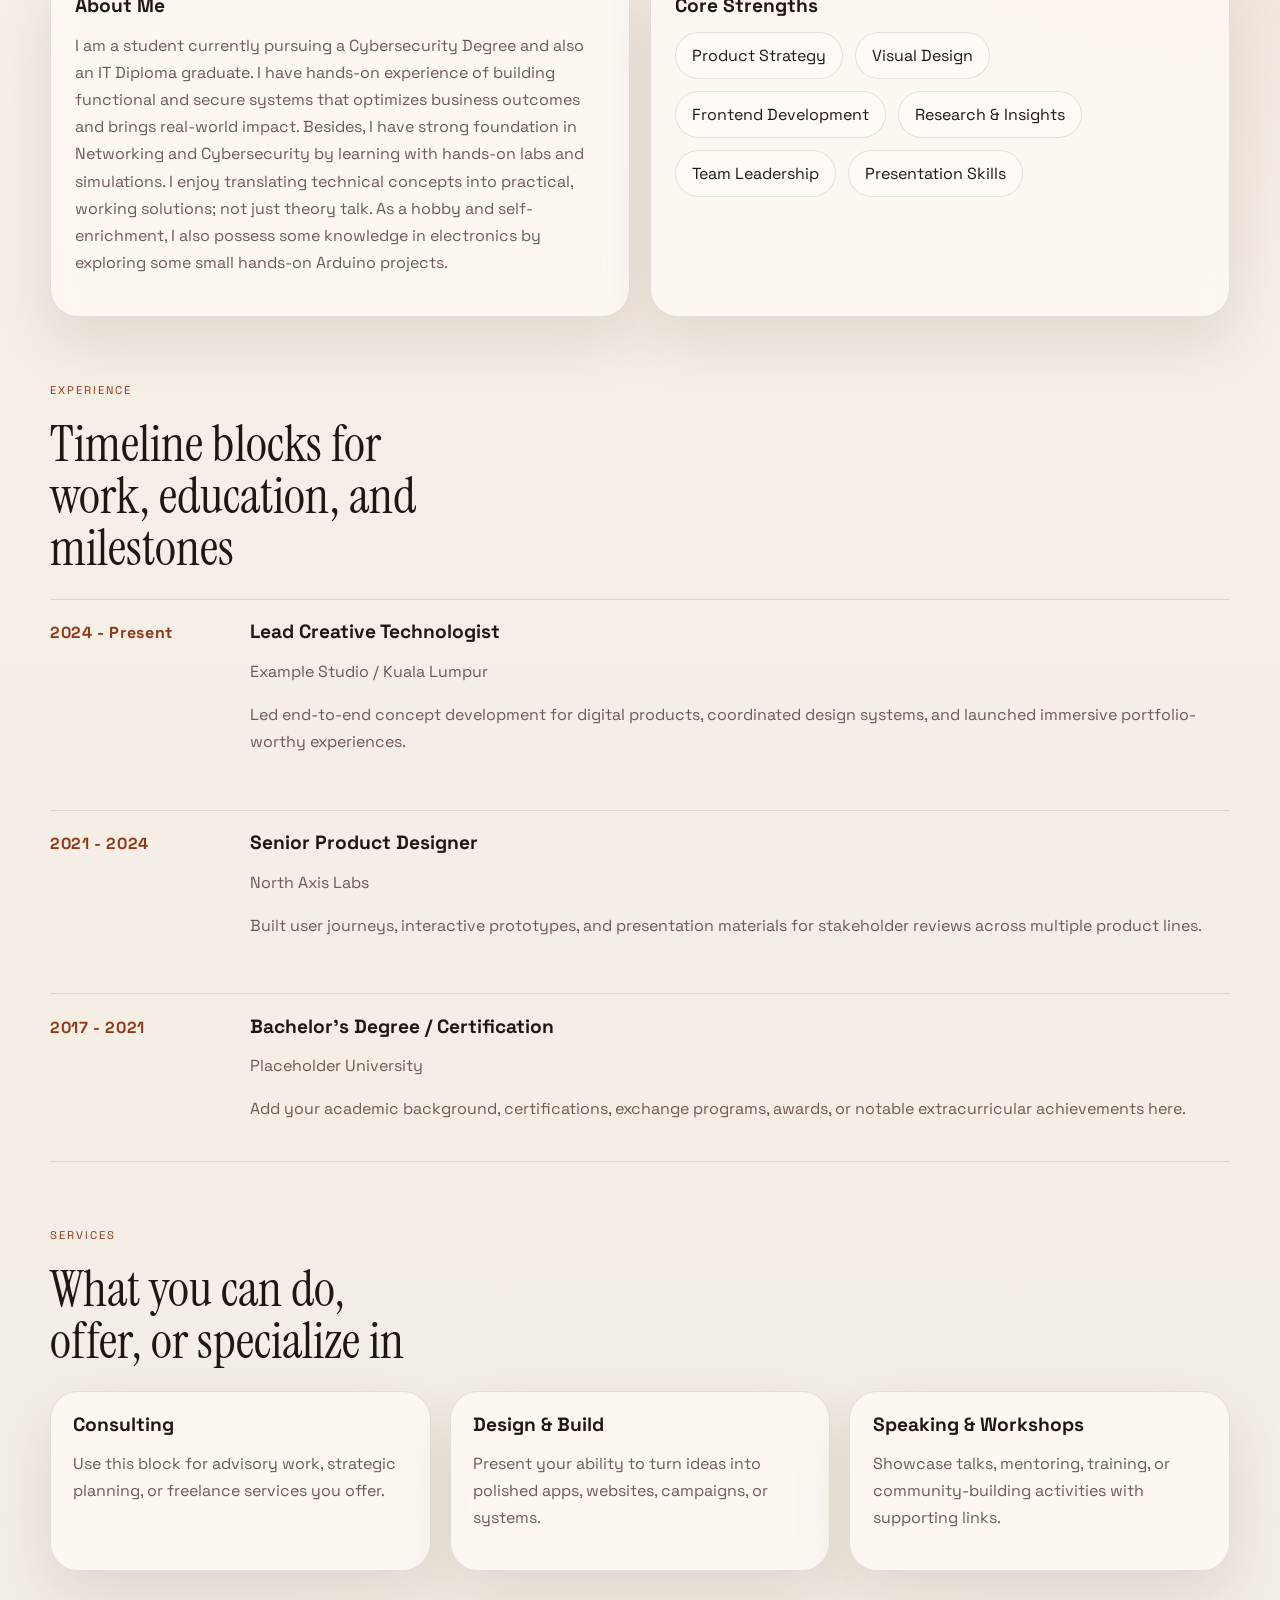
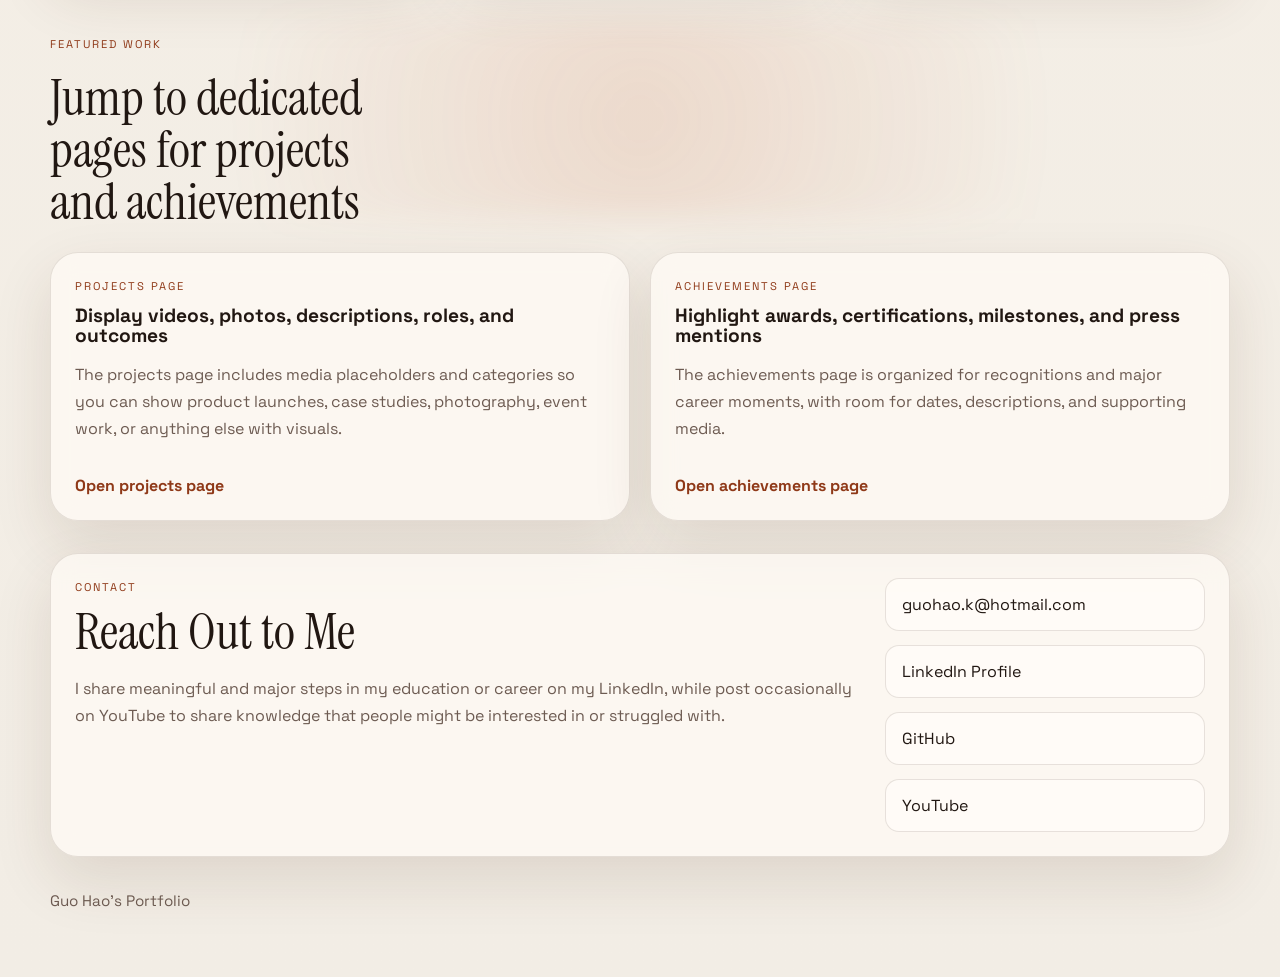
==== commit 8804d7ec: "change desc" ====
--- a/index.html
+++ b/index.html
@@ -37,10 +37,10 @@
           <p class="eyebrow">Project Leader • Problem Solver • Not a Quitter</p>
           <h1>
             Turning complex problems into practical systems
-            <span>with leadership, precision, and real-world impact.</span>
+            <span>with leadership, precision, & real-world impact.</span>
           </h1>
           <p class="hero-text">
-            I am a student currently pursuing a Cybersecurity Degree and also an IT Diploma graduate. I have rich and practical experience in building functional and secure systems that optimizes business outcomes. Besides, I excel in other fields such as Networking and Cybersecurity by possessing deep foundational knowledge.
+            Cybersecurity student with hands-on experience in networking, Linux servers, and system/software security
           </p>
           <div class="hero-actions">
             <a class="button button-primary" href="projects.html">View Projects</a>
@@ -78,9 +78,7 @@
           <article class="panel">
             <h3>About Me</h3>
             <p>
-              I am a multidisciplinary professional with a background in product development,
-              creative leadership, and cross-functional collaboration. Replace this text with your
-              real introduction, mission, and the kinds of opportunities you want to attract.
+              I am a student currently pursuing a Cybersecurity Degree and also an IT Diploma graduate. I have hands-on experience of building functional and secure systems that optimizes business outcomes and brings real-world impact. Besides, I have strong foundation in Networking and Cybersecurity by learning with hands-on labs and simulations. I enjoy translating technical concepts into practical, working solutions; not just theory talk. As a hobby and self-enrichment, I also possess some knowledge in electronics by exploring some small hands-on Arduino projects.
             </p>
           </article>
           <article class="panel">
--- a/styles.css
+++ b/styles.css
@@ -162,8 +162,8 @@
 
 .eyebrow,
 .card-label {
-  margin: 0 0 0.75rem;
-  font-size: 0.8rem;
+  margin: 0 0 0.6rem;
+  font-size: 0.7rem;
   text-transform: uppercase;
   letter-spacing: 0.18em;
   color: var(--accent-deep);
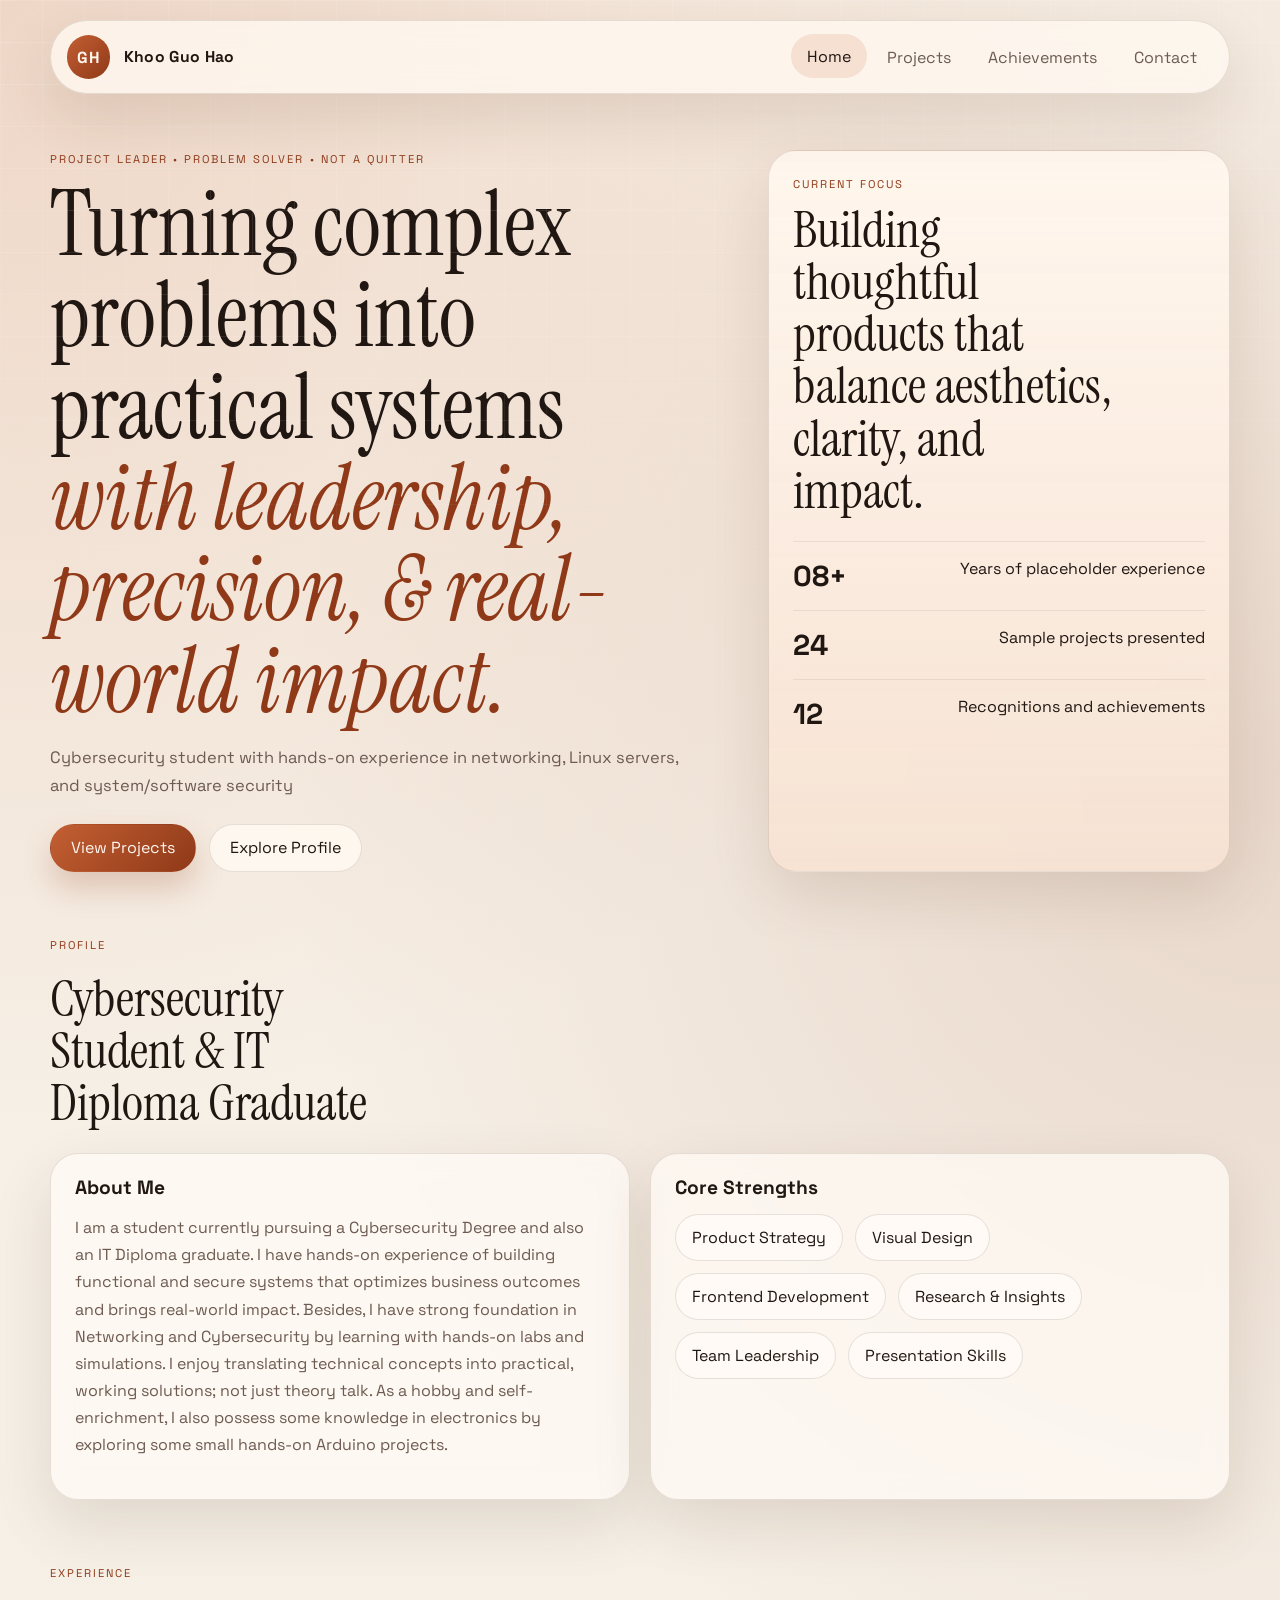
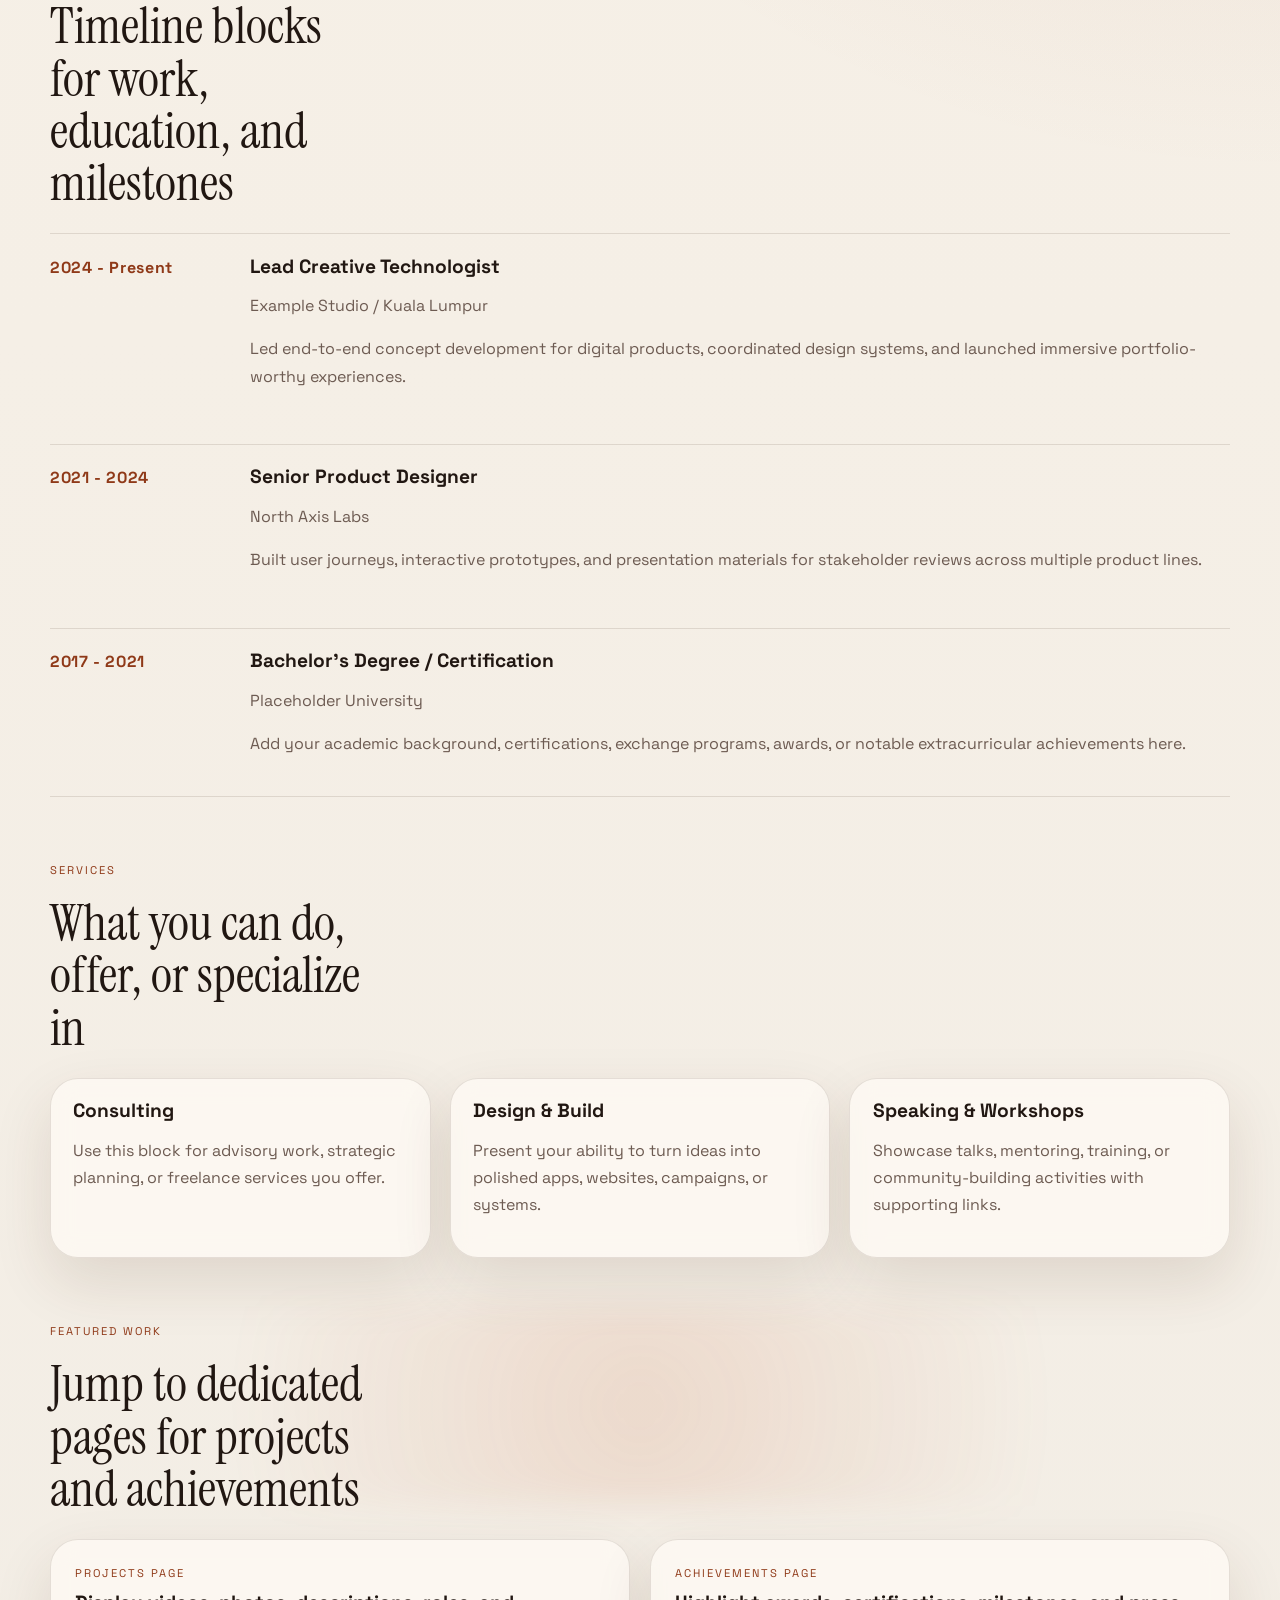
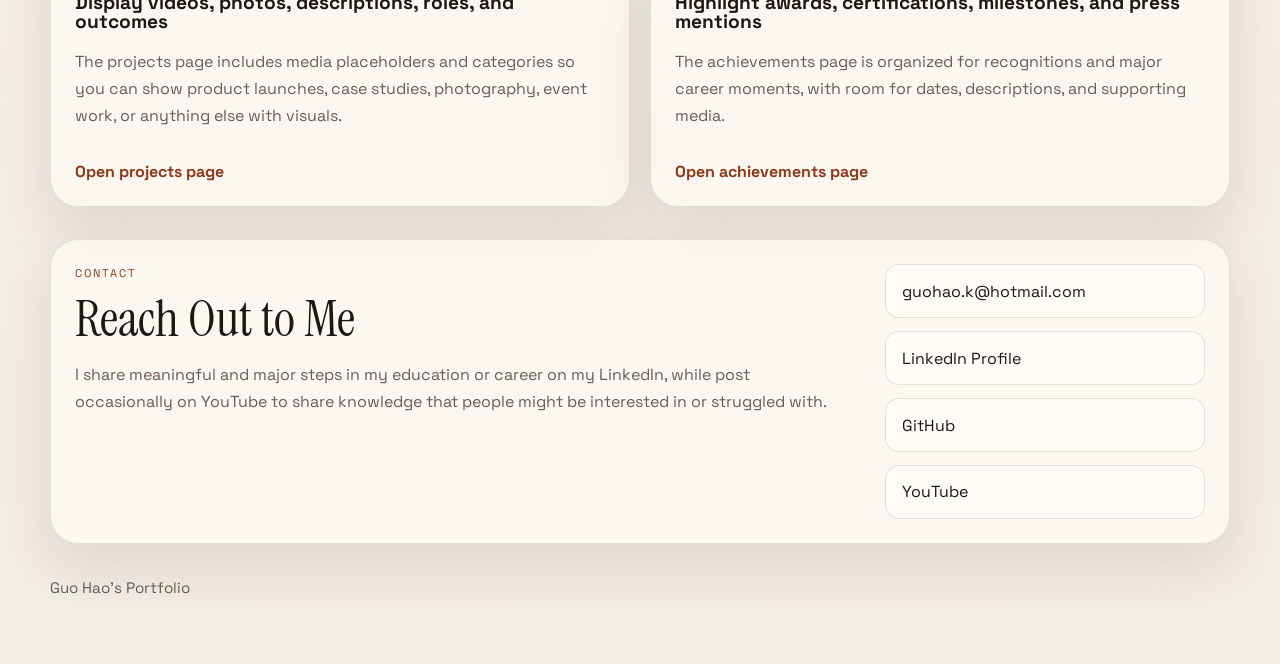
==== commit 2c10304b: "change desc again" ====
--- a/index.html
+++ b/index.html
@@ -72,7 +72,7 @@
       <section id="about" class="section">
         <div class="section-heading">
           <p class="eyebrow">Profile</p>
-          <h2>Comprehensive information, organized into editable sections</h2>
+          <h2>Cybersecurity Student & IT Diploma Graduate</h2>
         </div>
         <div class="grid-two">
           <article class="panel">
@@ -192,7 +192,7 @@
       </section>
 
       <section id="contact" class="section contact-panel">
-        <div>
+        <div style="margin-right: 2rem;">
           <p class="eyebrow">Contact</p>
           <h2>Reach Out to Me</h2>
           <p>
--- a/styles.css
+++ b/styles.css
@@ -184,7 +184,7 @@
 
 h1 {
   font-size: clamp(3.2rem, 7vw, 6.4rem);
-  max-width: 12ch;
+  /* max-width: 12ch; */
 }
 
 h1 span {
@@ -195,7 +195,7 @@
 
 h2 {
   font-size: clamp(2rem, 4vw, 3.3rem);
-  max-width: 16ch;
+  max-width: 20rem;
 }
 
 h3 {
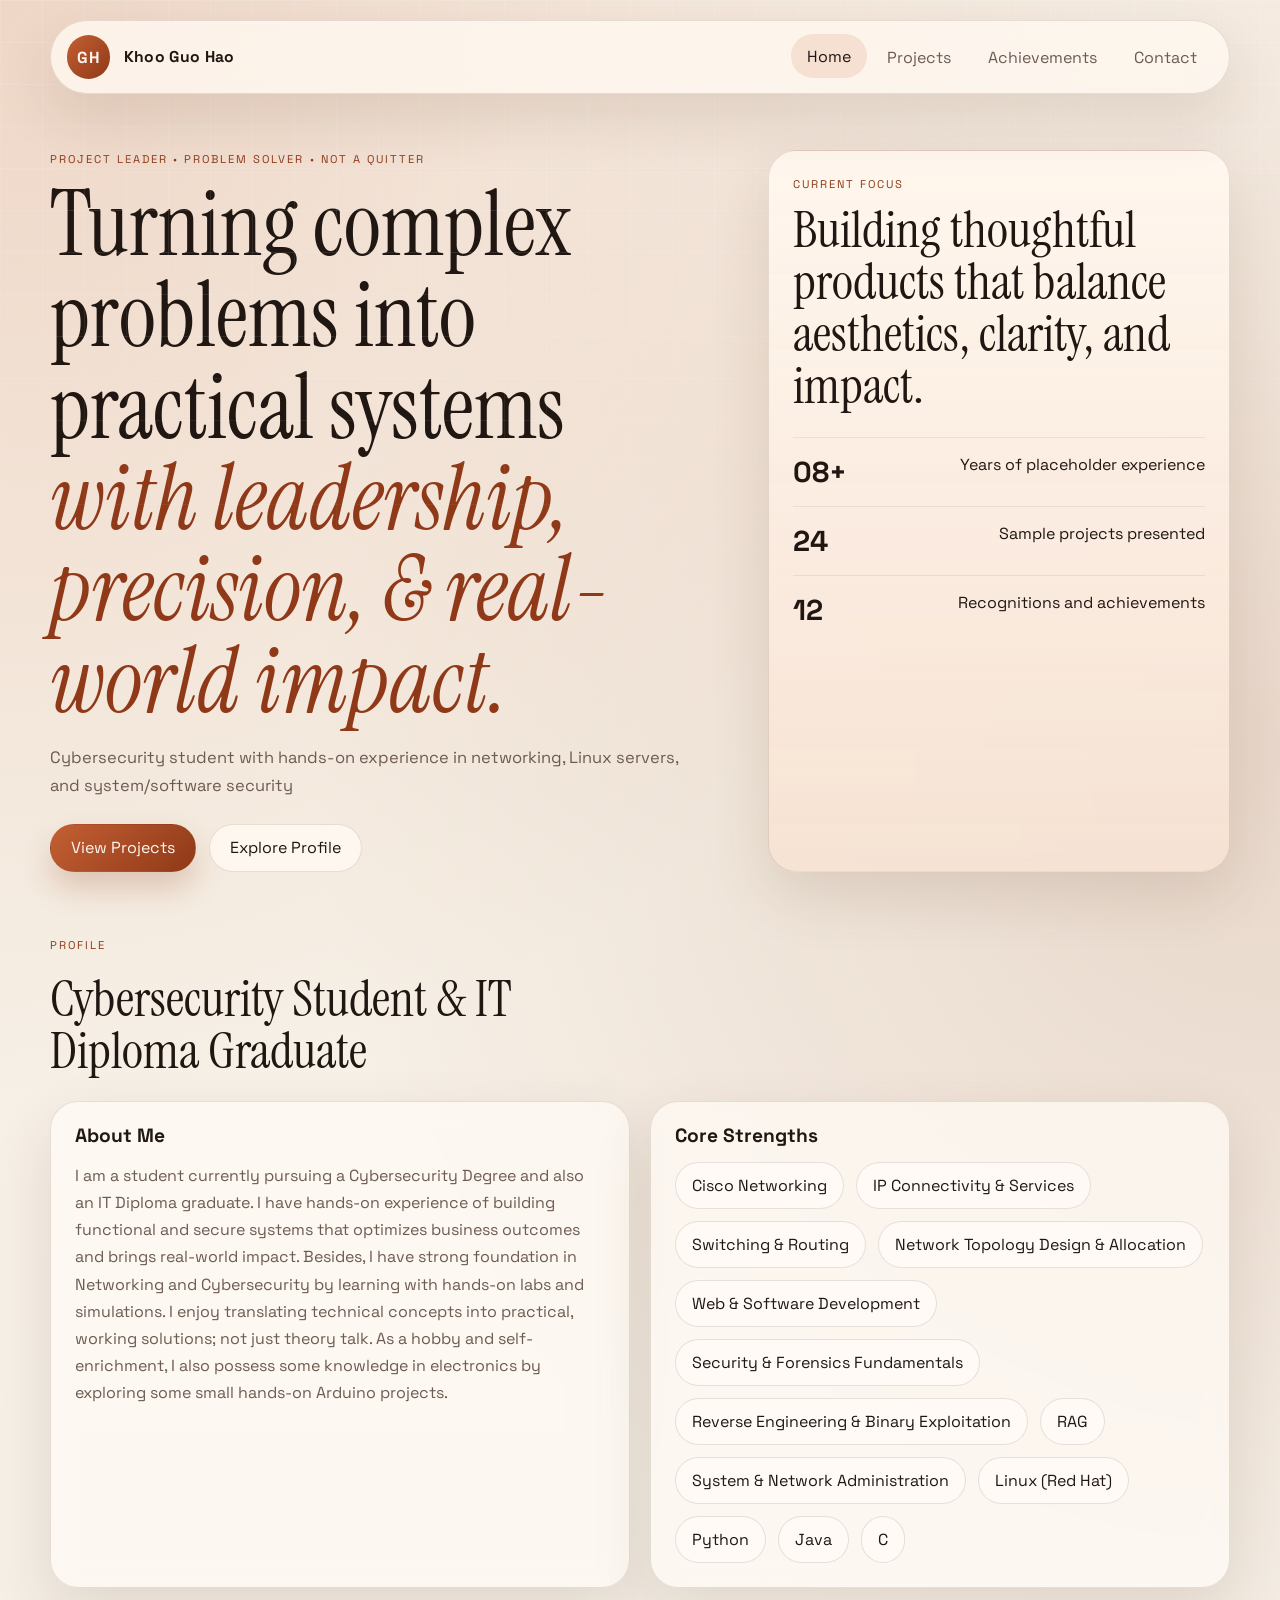
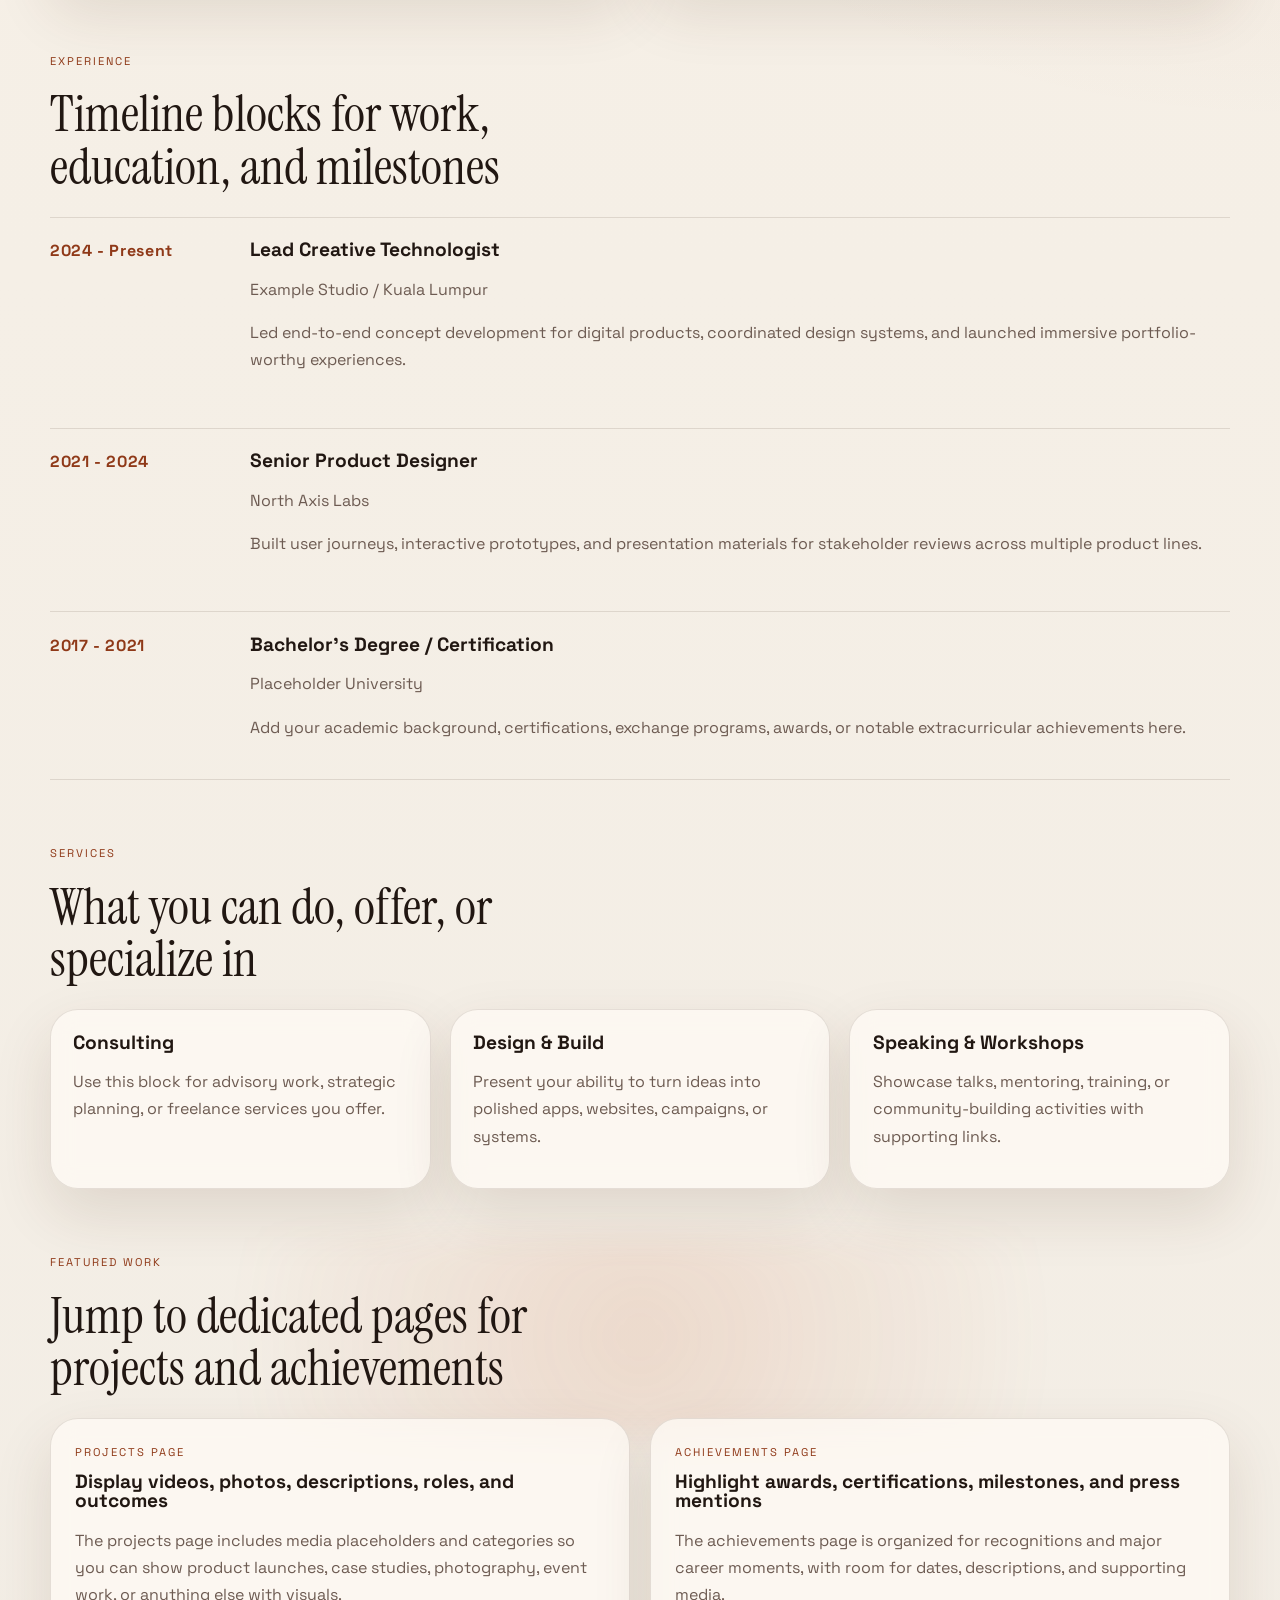
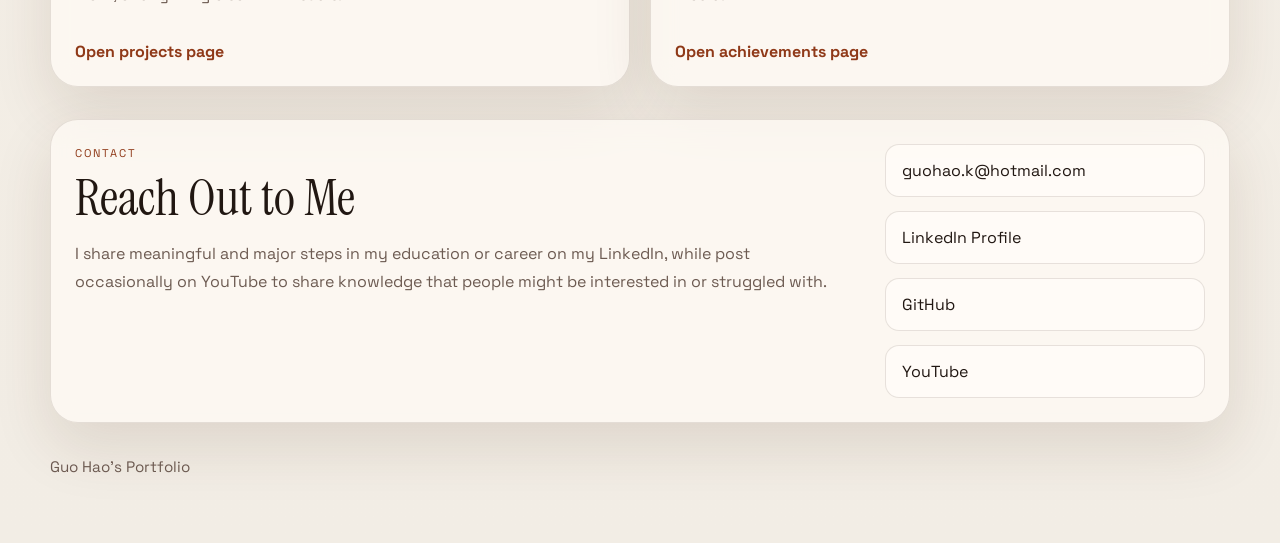
==== commit 22a16149: "add core strengths" ====
--- a/index.html
+++ b/index.html
@@ -84,12 +84,19 @@
           <article class="panel">
             <h3>Core Strengths</h3>
             <ul class="tag-list">
-              <li>Product Strategy</li>
-              <li>Visual Design</li>
-              <li>Frontend Development</li>
-              <li>Research & Insights</li>
-              <li>Team Leadership</li>
-              <li>Presentation Skills</li>
+              <li>Cisco Networking</li>
+              <li>IP Connectivity & Services</li>
+              <li>Switching & Routing</li>
+              <li>Network Topology Design & Allocation</li>
+              <li>Web & Software Development</li>
+              <li>Security & Forensics Fundamentals</li>
+              <li>Reverse Engineering & Binary Exploitation</li>
+              <li>RAG</li>
+              <li>System & Network Administration</li>
+              <li>Linux (Red Hat)</li>
+              <li>Python</li>
+              <li>Java</li>
+              <li>C</li>
             </ul>
           </article>
         </div>
--- a/styles.css
+++ b/styles.css
@@ -195,7 +195,7 @@
 
 h2 {
   font-size: clamp(2rem, 4vw, 3.3rem);
-  max-width: 20rem;
+  max-width: 32rem;
 }
 
 h3 {
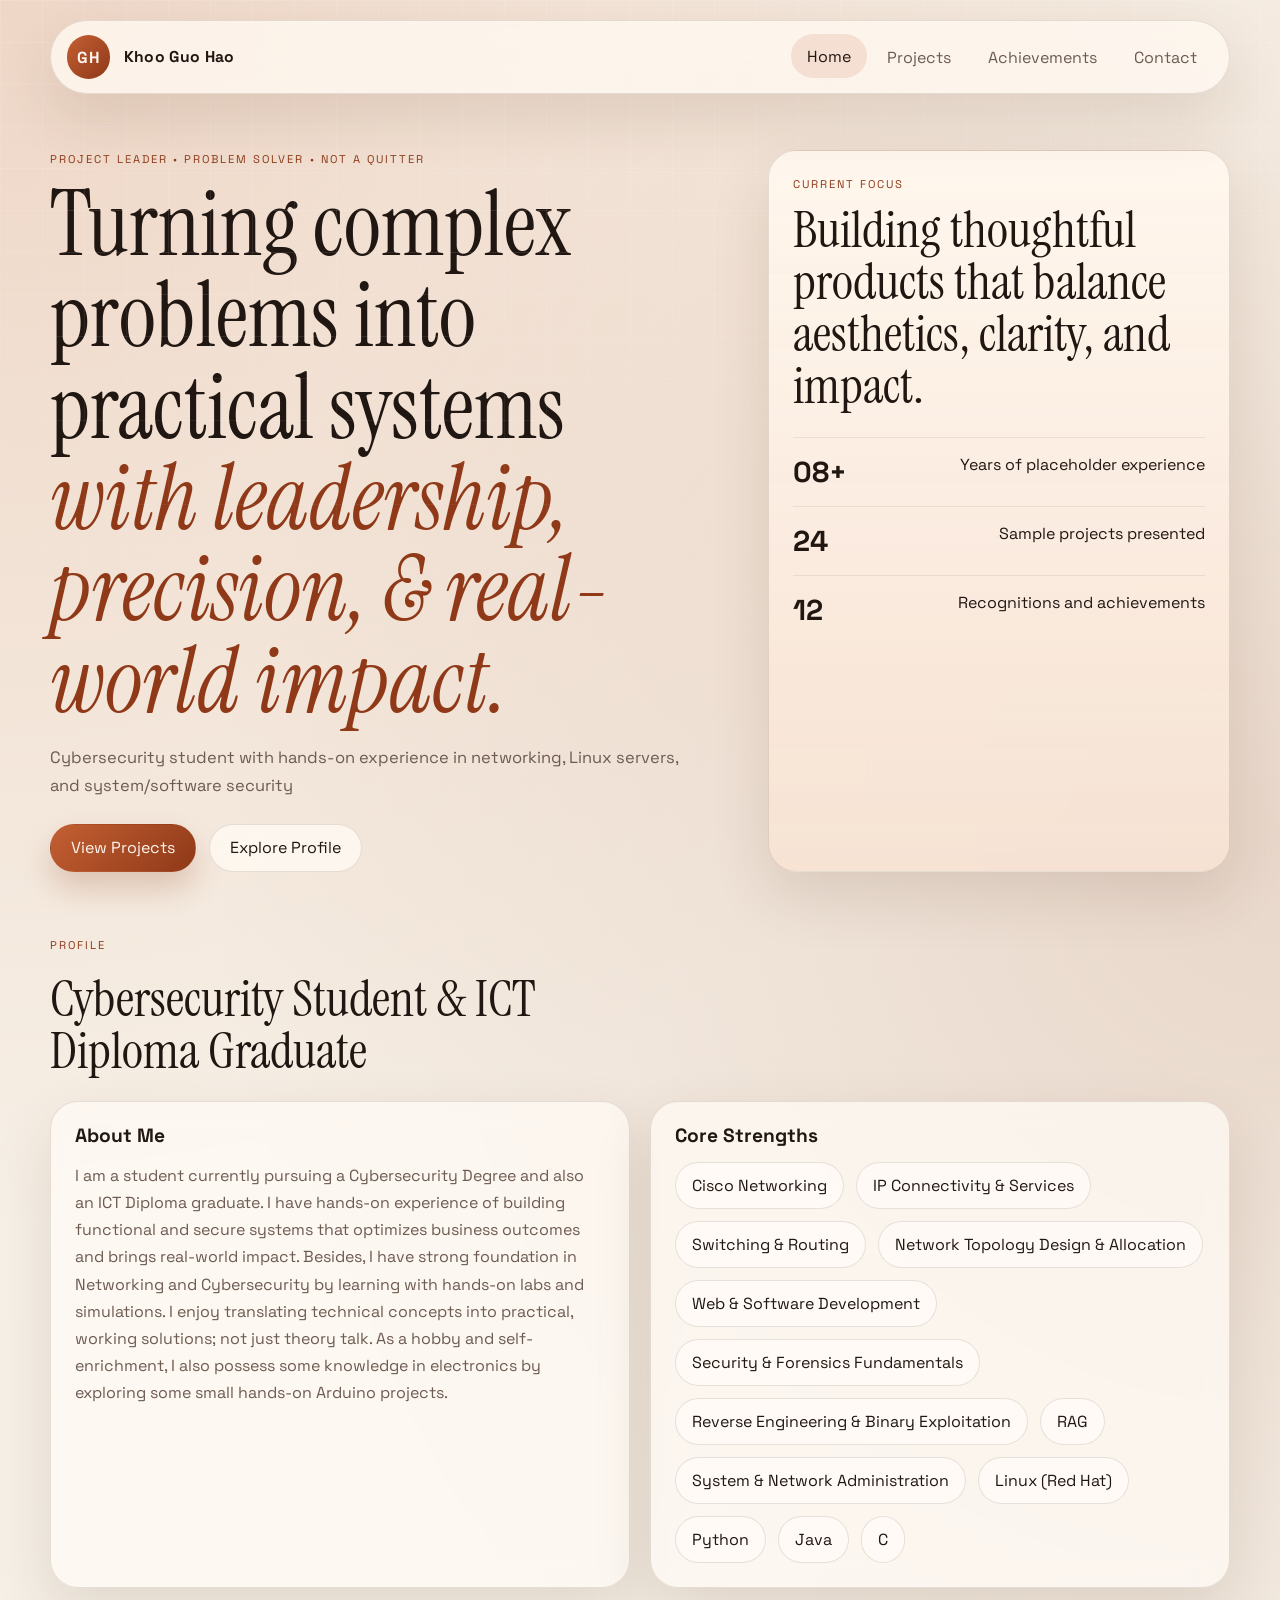
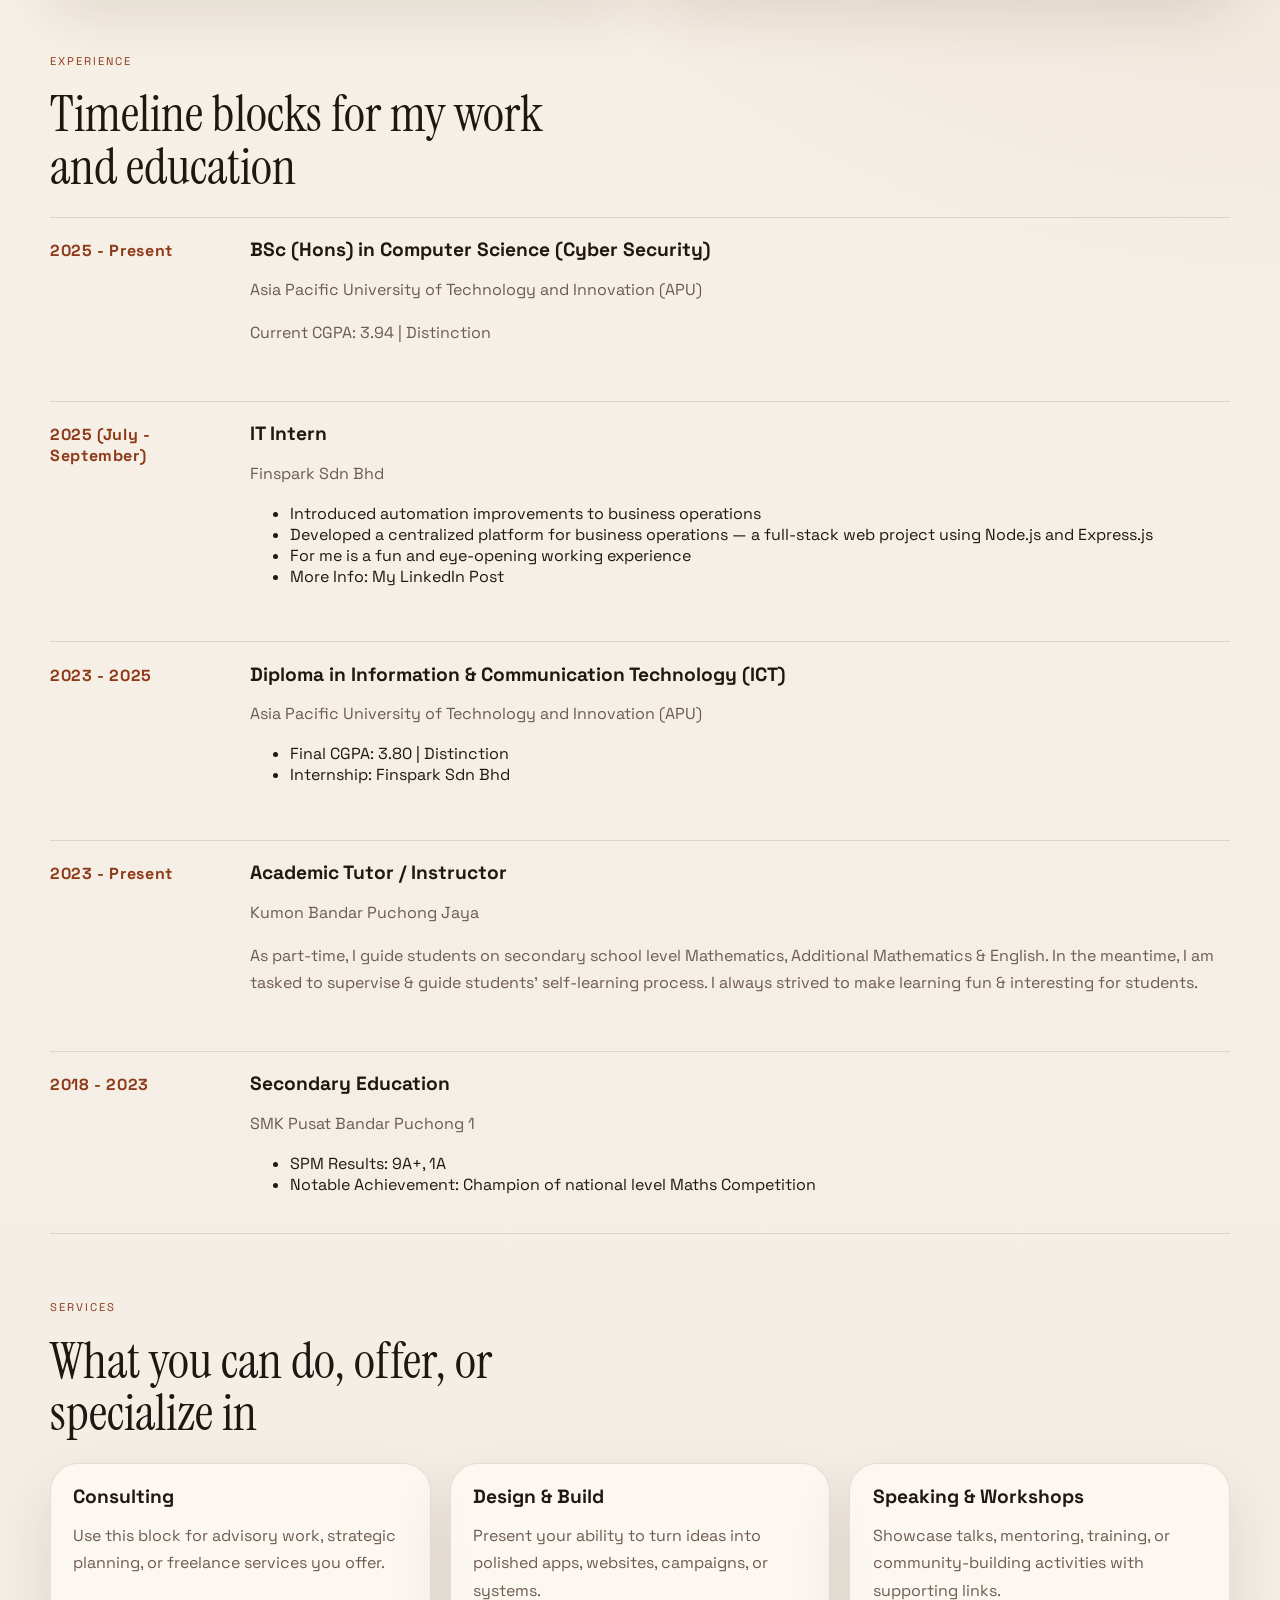
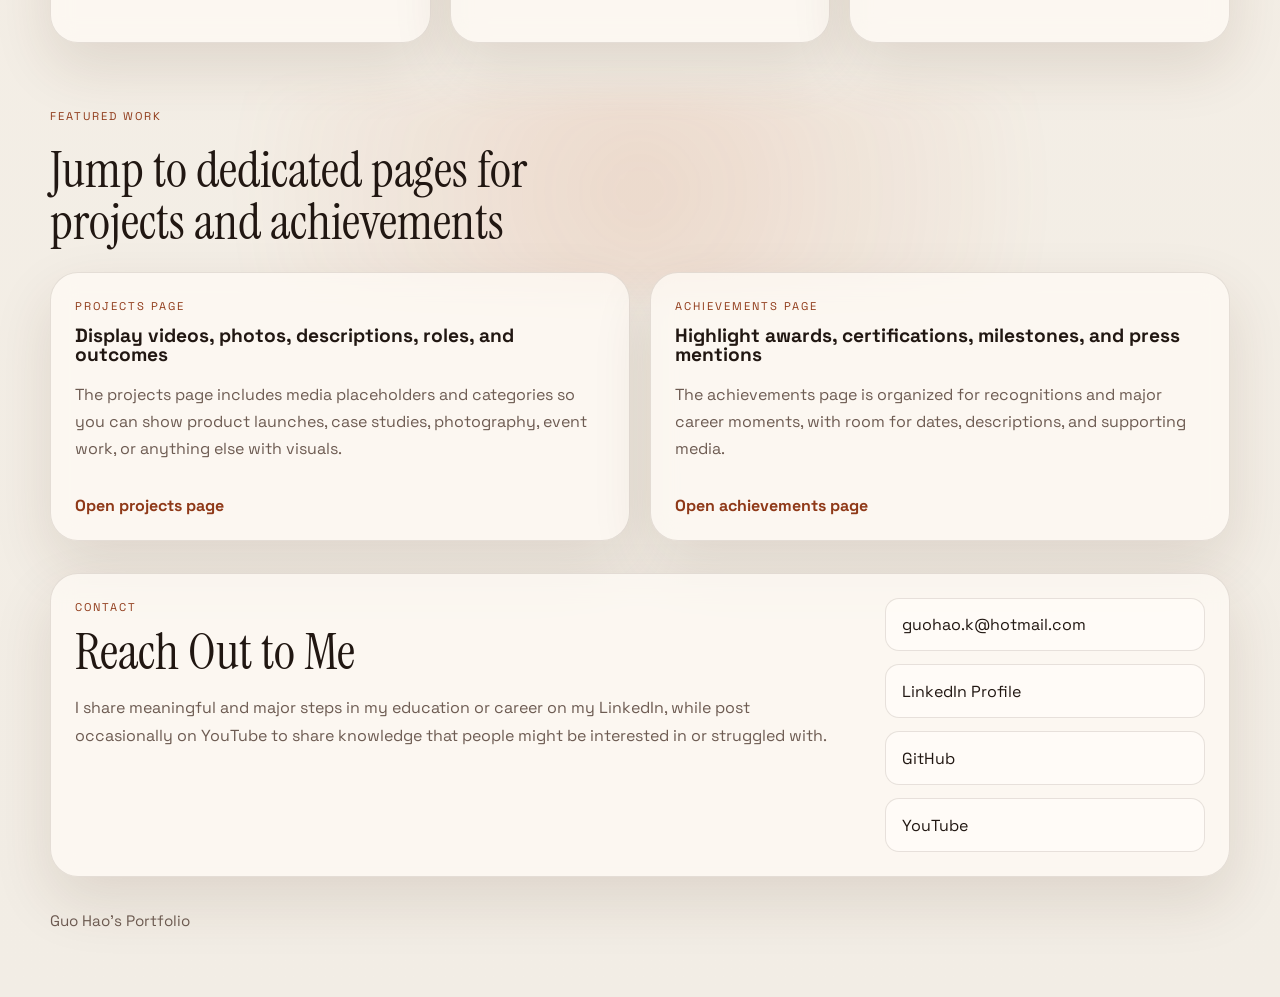
==== commit adf10e35: "add exp & edu" ====
--- a/index.html
+++ b/index.html
@@ -72,13 +72,13 @@
       <section id="about" class="section">
         <div class="section-heading">
           <p class="eyebrow">Profile</p>
-          <h2>Cybersecurity Student & IT Diploma Graduate</h2>
+          <h2>Cybersecurity Student & ICT Diploma Graduate</h2>
         </div>
         <div class="grid-two">
           <article class="panel">
             <h3>About Me</h3>
             <p>
-              I am a student currently pursuing a Cybersecurity Degree and also an IT Diploma graduate. I have hands-on experience of building functional and secure systems that optimizes business outcomes and brings real-world impact. Besides, I have strong foundation in Networking and Cybersecurity by learning with hands-on labs and simulations. I enjoy translating technical concepts into practical, working solutions; not just theory talk. As a hobby and self-enrichment, I also possess some knowledge in electronics by exploring some small hands-on Arduino projects.
+              I am a student currently pursuing a Cybersecurity Degree and also an ICT Diploma graduate. I have hands-on experience of building functional and secure systems that optimizes business outcomes and brings real-world impact. Besides, I have strong foundation in Networking and Cybersecurity by learning with hands-on labs and simulations. I enjoy translating technical concepts into practical, working solutions; not just theory talk. As a hobby and self-enrichment, I also possess some knowledge in electronics by exploring some small hands-on Arduino projects.
             </p>
           </article>
           <article class="panel">
@@ -105,39 +105,67 @@
       <section class="section">
         <div class="section-heading">
           <p class="eyebrow">Experience</p>
-          <h2>Timeline blocks for work, education, and milestones</h2>
+          <h2>Timeline blocks for my work and education</h2>
         </div>
         <div class="timeline">
           <article class="timeline-item">
-            <span class="timeline-year">2024 - Present</span>
-            <div>
-              <h3>Lead Creative Technologist</h3>
-              <p>Example Studio / Kuala Lumpur</p>
-              <p>
-                Led end-to-end concept development for digital products, coordinated design systems,
-                and launched immersive portfolio-worthy experiences.
-              </p>
-            </div>
-          </article>
-          <article class="timeline-item">
-            <span class="timeline-year">2021 - 2024</span>
-            <div>
-              <h3>Senior Product Designer</h3>
-              <p>North Axis Labs</p>
-              <p>
-                Built user journeys, interactive prototypes, and presentation materials for
-                stakeholder reviews across multiple product lines.
-              </p>
-            </div>
-          </article>
-          <article class="timeline-item">
-            <span class="timeline-year">2017 - 2021</span>
-            <div>
-              <h3>Bachelor's Degree / Certification</h3>
-              <p>Placeholder University</p>
-              <p>
-                Add your academic background, certifications, exchange programs, awards, or
-                notable extracurricular achievements here.
+            <span class="timeline-year">2025 - Present</span>
+            <div>
+              <h3>BSc (Hons) in Computer Science (Cyber Security)</h3>
+              <p>Asia Pacific University of Technology and Innovation (APU)</p>
+              <p>
+                Current CGPA: 3.94 | Distinction
+              </p>
+            </div>
+          </article>
+          <article class="timeline-item">
+            <span class="timeline-year">2025 (July - September)</span>
+            <div>
+              <h3>IT Intern</h3>
+              <p>Finspark Sdn Bhd</p>
+              <p>
+                <ul>
+                  <li>Introduced automation improvements to business operations</li>
+                  <li>Developed a centralized platform for business operations — a full-stack web project using Node.js and Express.js</li>
+                  <li>For me is a fun and eye-opening working experience</li>
+                  <li>More Info: <a href="https://www.linkedin.com/feed/update/urn:li:activity:7388507509298233344/" target="_blank" rel="noreferrer">My LinkedIn Post</a></li>
+                </ul>
+              </p>
+            </div>
+          </article>
+          <article class="timeline-item">
+            <span class="timeline-year">2023 - 2025</span>
+            <div>
+              <h3>Diploma in Information & Communication Technology (ICT)</h3>
+              <p>Asia Pacific University of Technology and Innovation (APU)</p>
+              <p>
+                <ul>
+                  <li>Final CGPA: 3.80 | Distinction</li>
+                  <li>Internship: Finspark Sdn Bhd</li>
+                </ul>
+              </p>
+            </div>
+          </article>
+          <article class="timeline-item">
+            <span class="timeline-year">2023 - Present</span>
+            <div>
+              <h3>Academic Tutor / Instructor</h3>
+              <p>Kumon Bandar Puchong Jaya</p>
+              <p>
+                As part-time, I guide students on secondary school level Mathematics, Additional Mathematics & English. In the meantime, I am tasked to supervise & guide students’ self-learning process. I always strived to make learning fun & interesting for students.
+              </p>
+            </div>
+          </article>
+          <article class="timeline-item">
+            <span class="timeline-year">2018 - 2023</span>
+            <div>
+              <h3>Secondary Education</h3>
+              <p>SMK Pusat Bandar Puchong 1</p>
+              <p>
+                <ul>
+                  <li>SPM Results: 9A+, 1A</li>
+                  <li>Notable Achievement: Champion of national level Maths Competition</li>
+                </ul>
               </p>
             </div>
           </article>
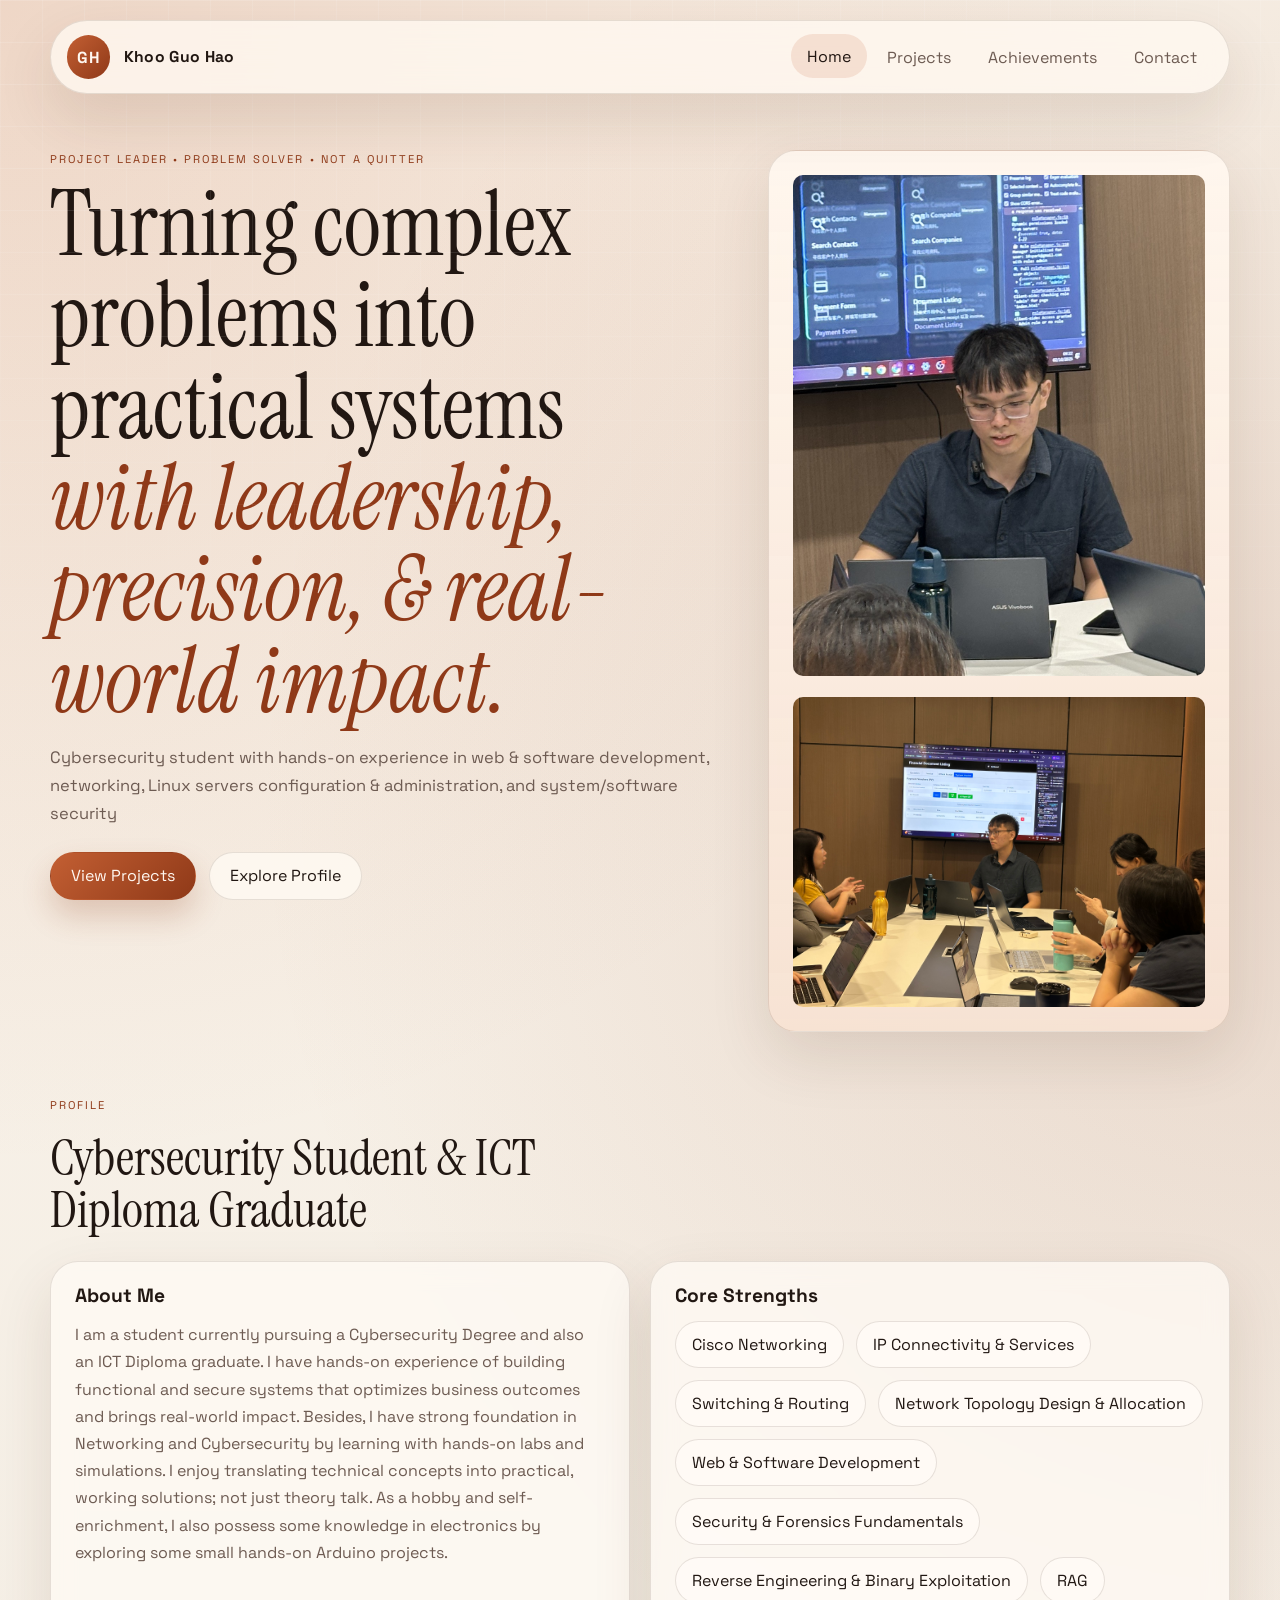
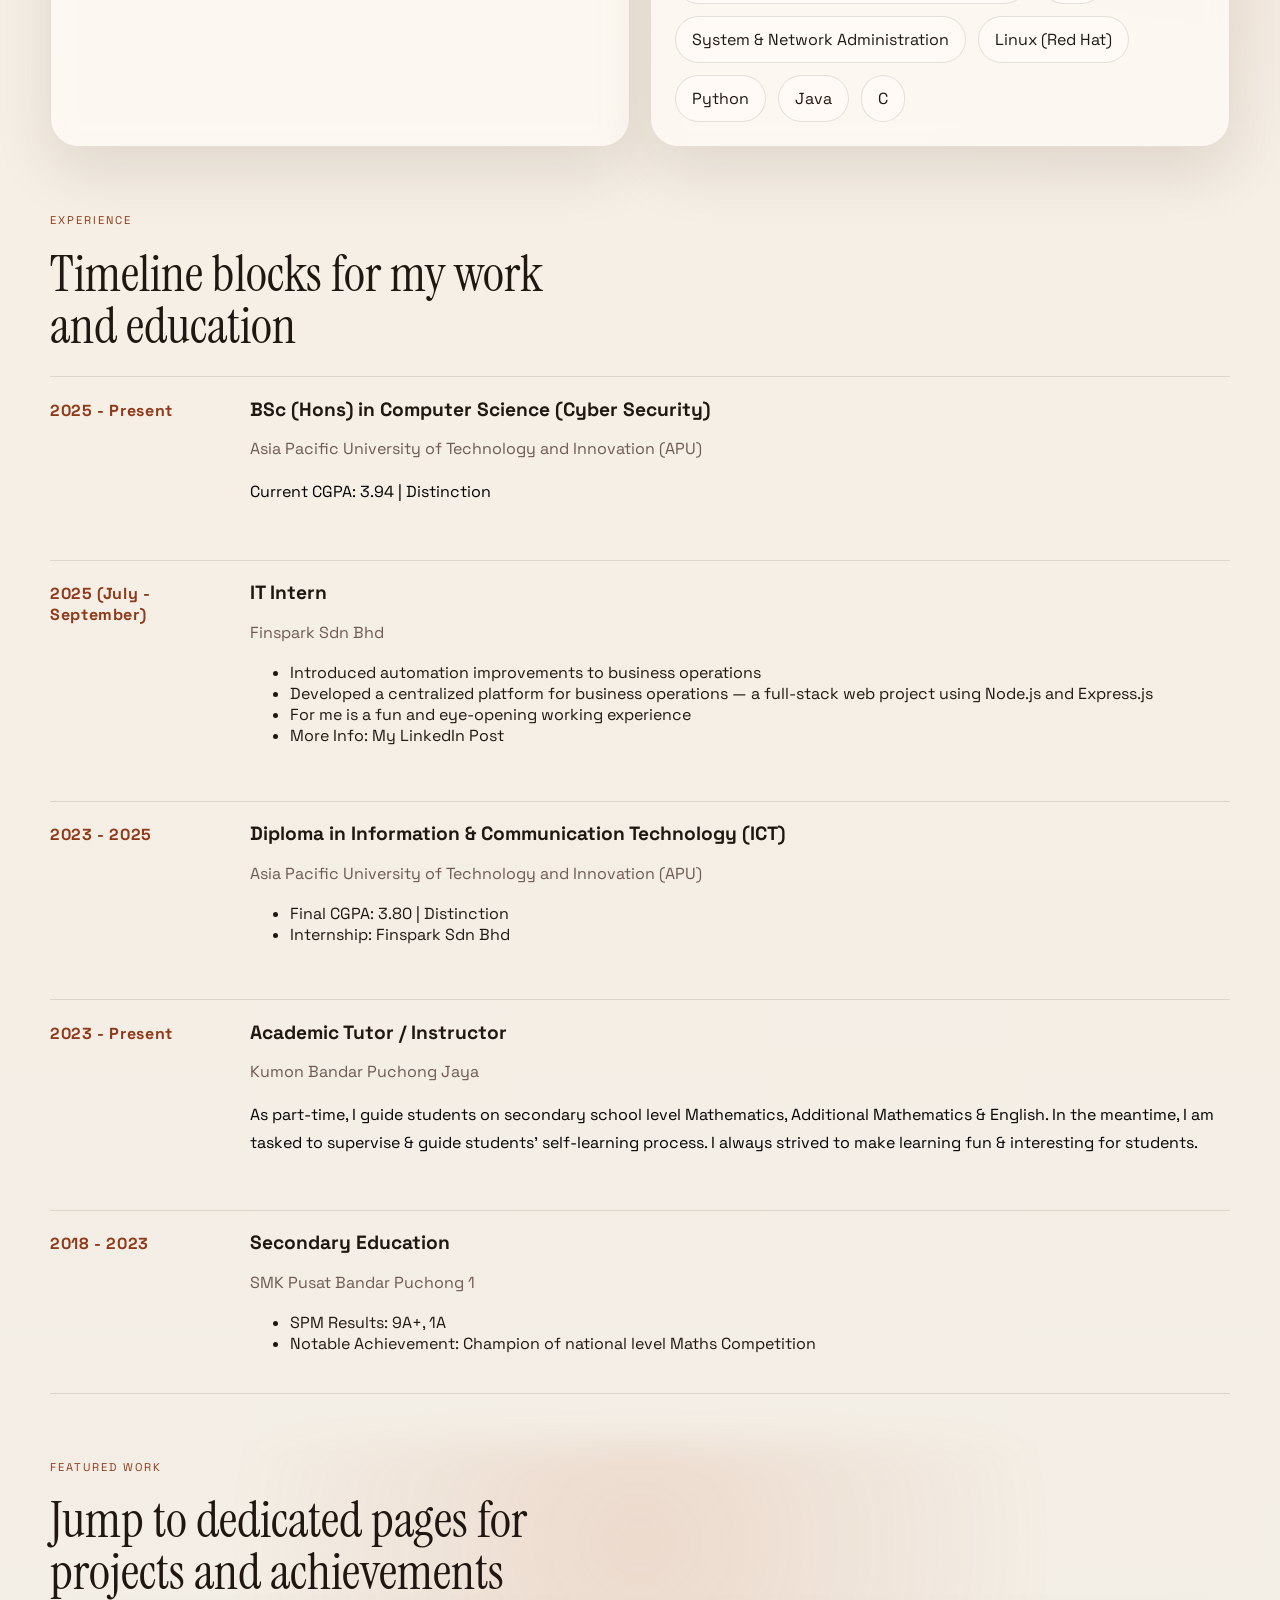
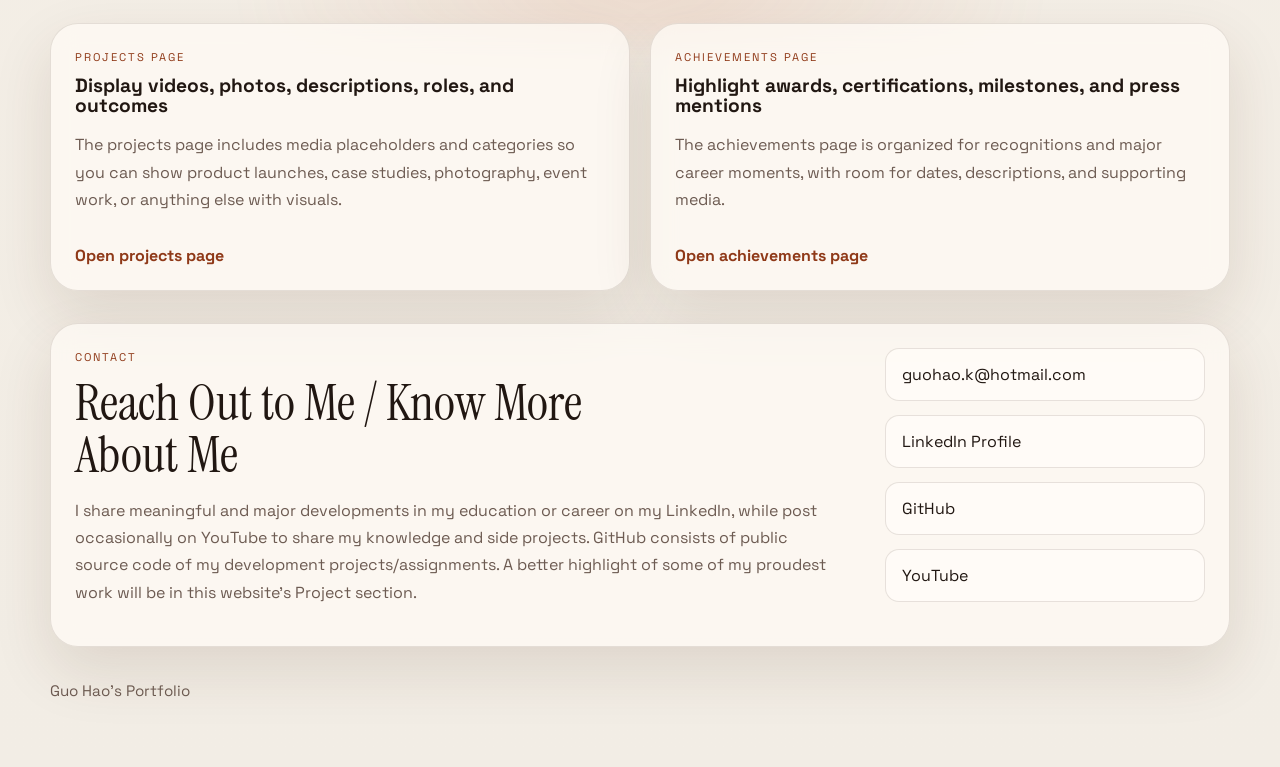
==== commit 7370ea02: "change web structure & fine tune design" ====
--- a/index.html
+++ b/index.html
@@ -40,7 +40,7 @@
             <span>with leadership, precision, & real-world impact.</span>
           </h1>
           <p class="hero-text">
-            Cybersecurity student with hands-on experience in networking, Linux servers, and system/software security
+            Cybersecurity student with hands-on experience in web & software development, networking, Linux servers configuration & administration, and system/software security
           </p>
           <div class="hero-actions">
             <a class="button button-primary" href="projects.html">View Projects</a>
@@ -49,7 +49,10 @@
         </div>
         <aside class="hero-panel">
           <div class="profile-card">
-            <p class="card-label">Current focus</p>
+            <img style="border-radius: 10px;" src="images/mypfp2.jpg" alt="Finspark - My Photo">
+            <br>
+            <img style="border-radius: 10px;" src="images/finsparkDiscussion.jpg" alt="Finspark - Meeting Discussion">
+            <!-- <p class="card-label">Current focus</p>
             <h2>Building thoughtful products that balance aesthetics, clarity, and impact.</h2>
             <ul class="stat-list">
               <li>
@@ -64,7 +67,7 @@
                 <strong>12</strong>
                 <span>Recognitions and achievements</span>
               </li>
-            </ul>
+            </ul> -->
           </div>
         </aside>
       </section>
@@ -113,7 +116,7 @@
             <div>
               <h3>BSc (Hons) in Computer Science (Cyber Security)</h3>
               <p>Asia Pacific University of Technology and Innovation (APU)</p>
-              <p>
+              <p  style="color: black;">
                 Current CGPA: 3.94 | Distinction
               </p>
             </div>
@@ -151,7 +154,7 @@
             <div>
               <h3>Academic Tutor / Instructor</h3>
               <p>Kumon Bandar Puchong Jaya</p>
-              <p>
+              <p  style="color: black;">
                 As part-time, I guide students on secondary school level Mathematics, Additional Mathematics & English. In the meantime, I am tasked to supervise & guide students’ self-learning process. I always strived to make learning fun & interesting for students.
               </p>
             </div>
@@ -168,33 +171,6 @@
                 </ul>
               </p>
             </div>
-          </article>
-        </div>
-      </section>
-
-      <section class="section">
-        <div class="section-heading">
-          <p class="eyebrow">Services</p>
-          <h2>What you can do, offer, or specialize in</h2>
-        </div>
-        <div class="card-grid">
-          <article class="feature-card">
-            <h3>Consulting</h3>
-            <p>
-              Use this block for advisory work, strategic planning, or freelance services you offer.
-            </p>
-          </article>
-          <article class="feature-card">
-            <h3>Design & Build</h3>
-            <p>
-              Present your ability to turn ideas into polished apps, websites, campaigns, or systems.
-            </p>
-          </article>
-          <article class="feature-card">
-            <h3>Speaking & Workshops</h3>
-            <p>
-              Showcase talks, mentoring, training, or community-building activities with supporting links.
-            </p>
           </article>
         </div>
       </section>
@@ -229,9 +205,9 @@
       <section id="contact" class="section contact-panel">
         <div style="margin-right: 2rem;">
           <p class="eyebrow">Contact</p>
-          <h2>Reach Out to Me</h2>
+          <h2>Reach Out to Me / Know More About Me</h2>
           <p>
-            I share meaningful and major steps in my education or career on my LinkedIn, while post occasionally on YouTube to share knowledge that people might be interested in or struggled with.
+            I share meaningful and major developments in my education or career on my LinkedIn, while post occasionally on YouTube to share my knowledge and side projects. GitHub consists of public source code of my development projects/assignments. A better highlight of some of my proudest work will be in this website's Project section.  
           </p>
         </div>
         <div class="contact-details">
--- a/styles.css
+++ b/styles.css
@@ -584,10 +584,6 @@
     width: 100%;
   }
 
-  h1 {
-    max-width: 10ch;
-  }
-
   .media-block {
     min-height: 190px;
   }
